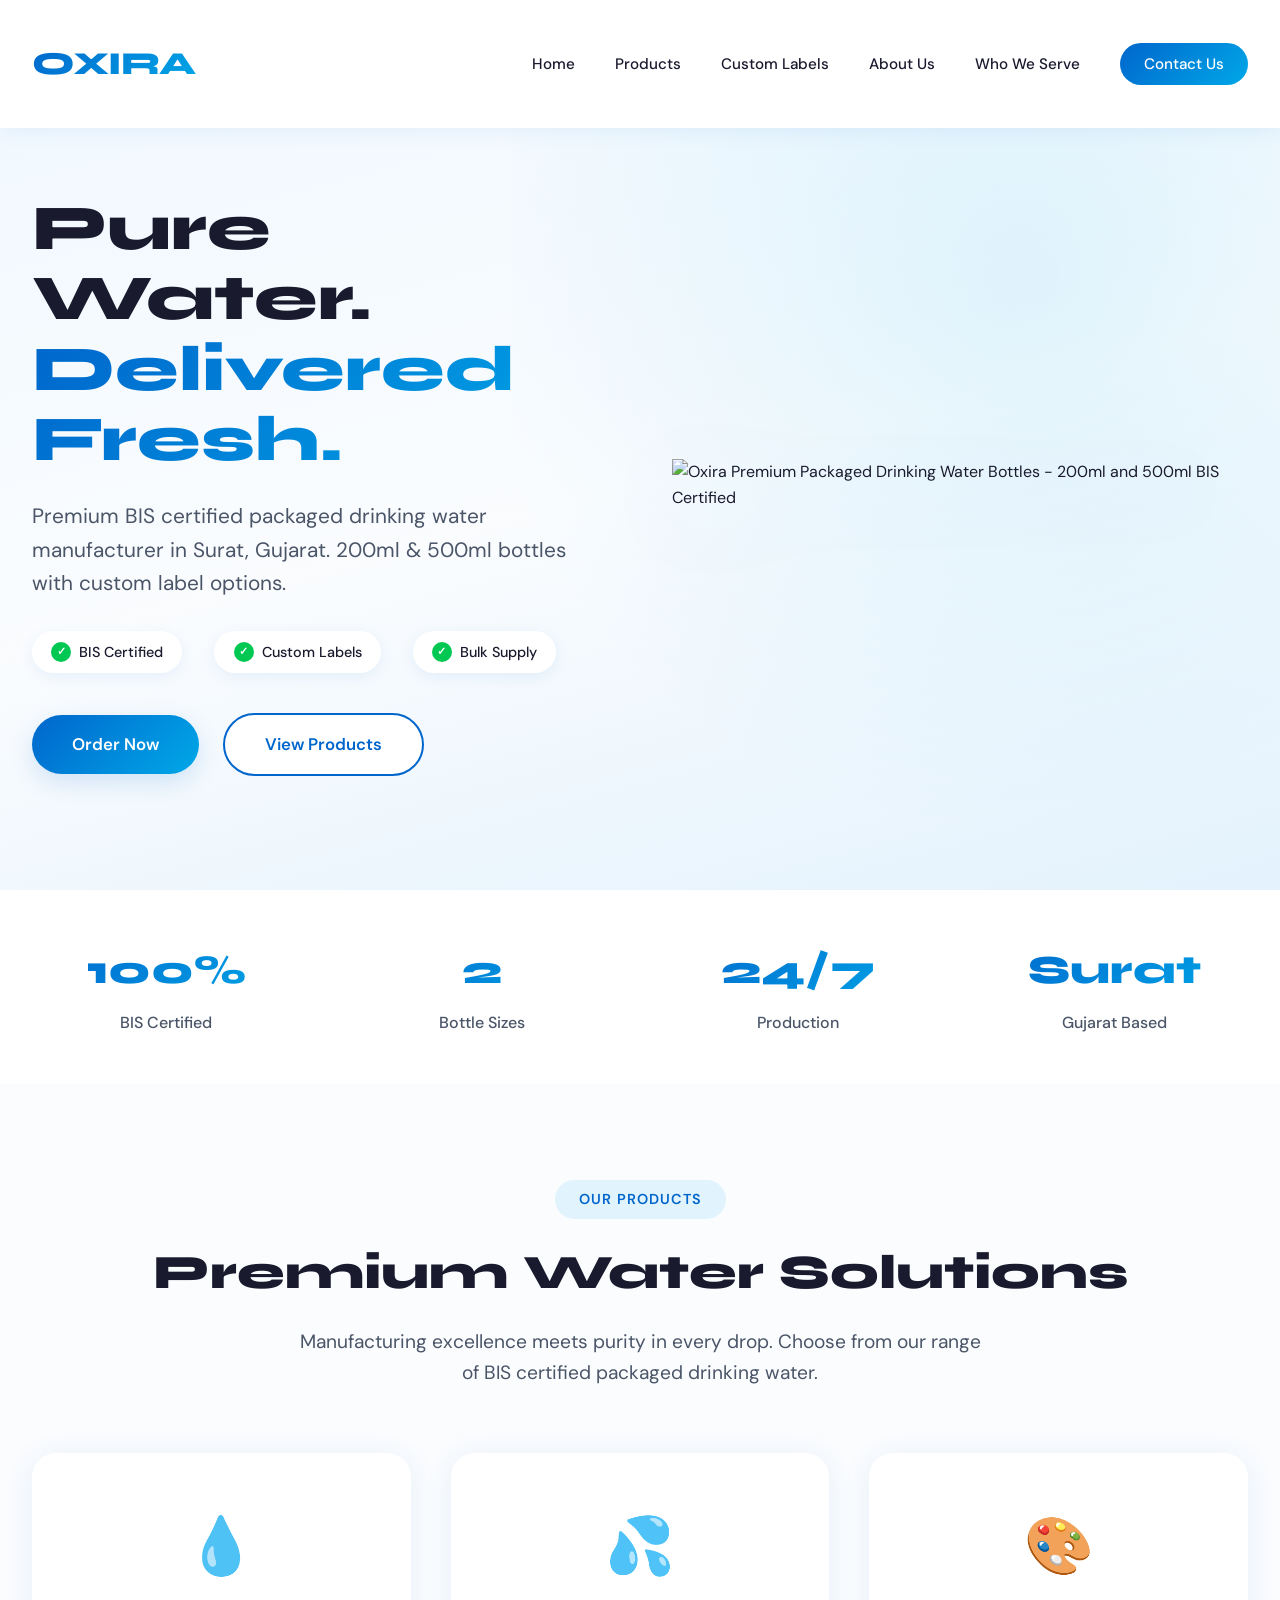
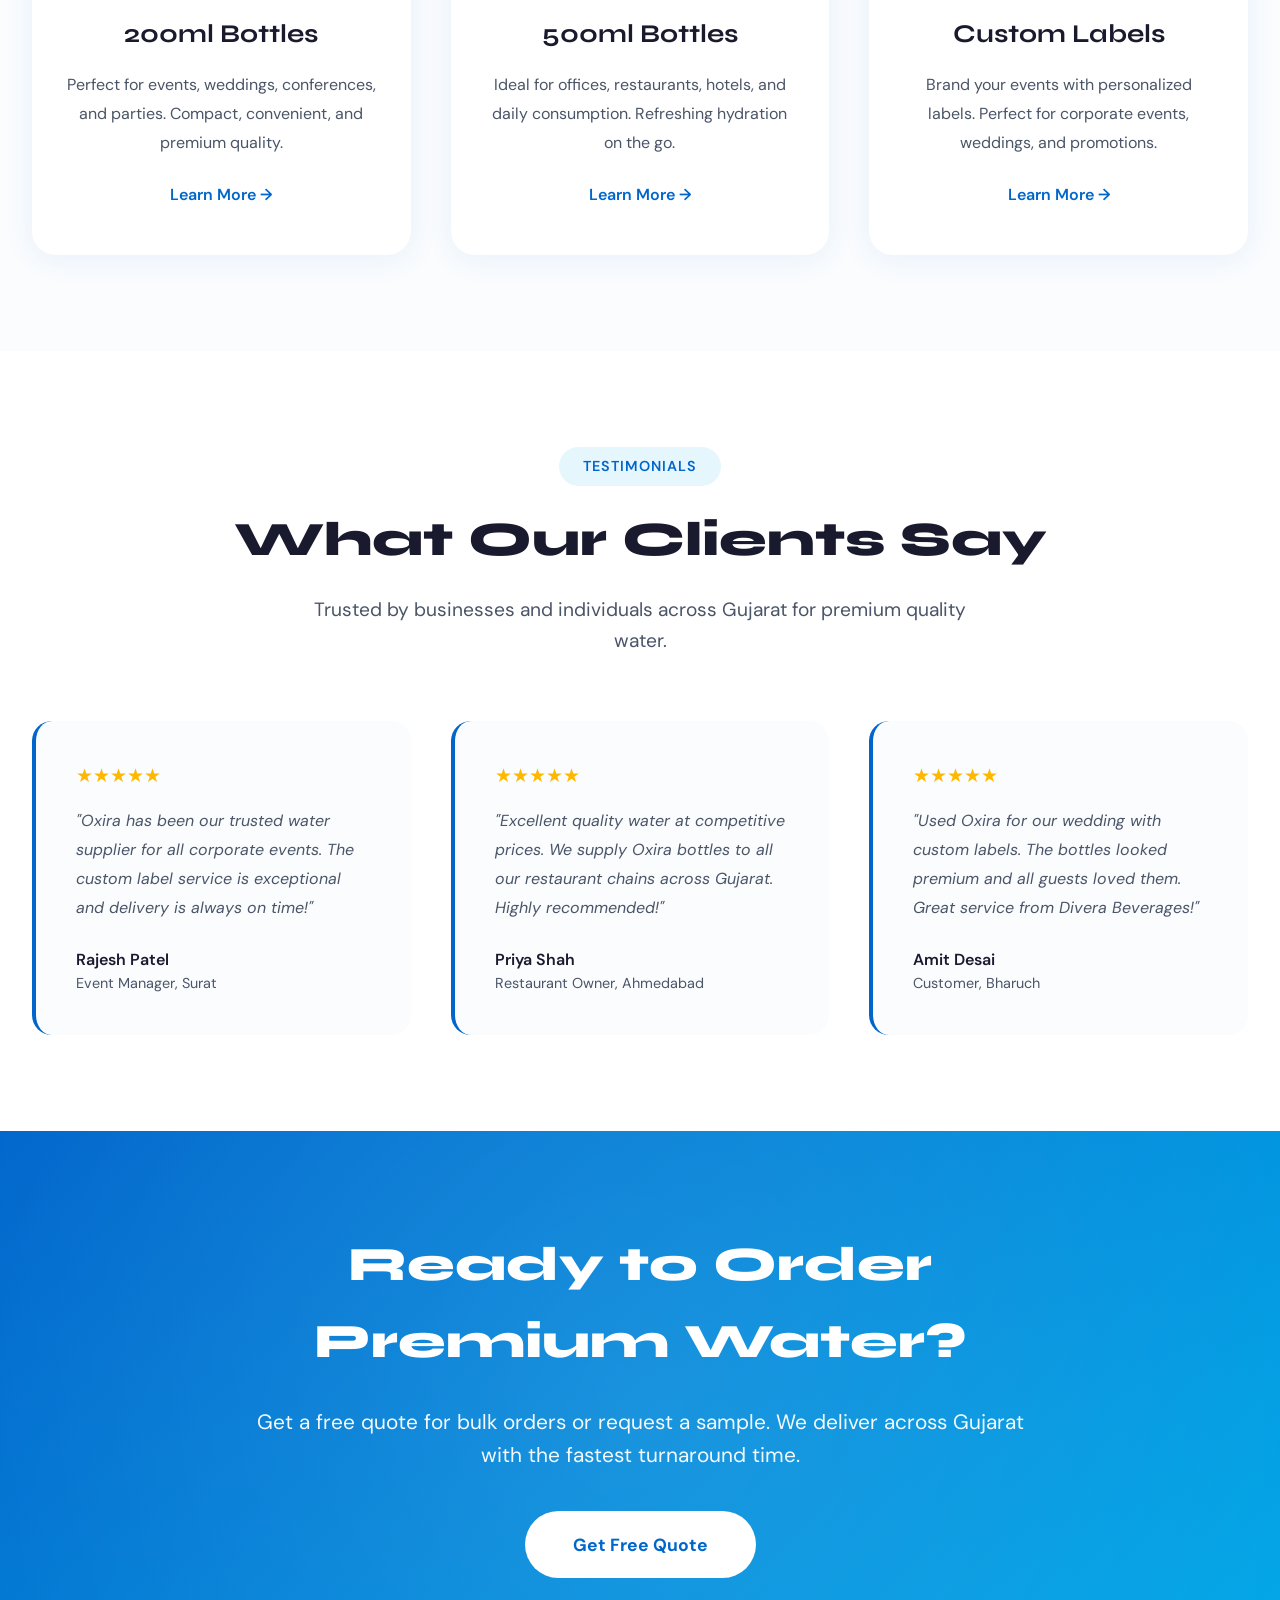
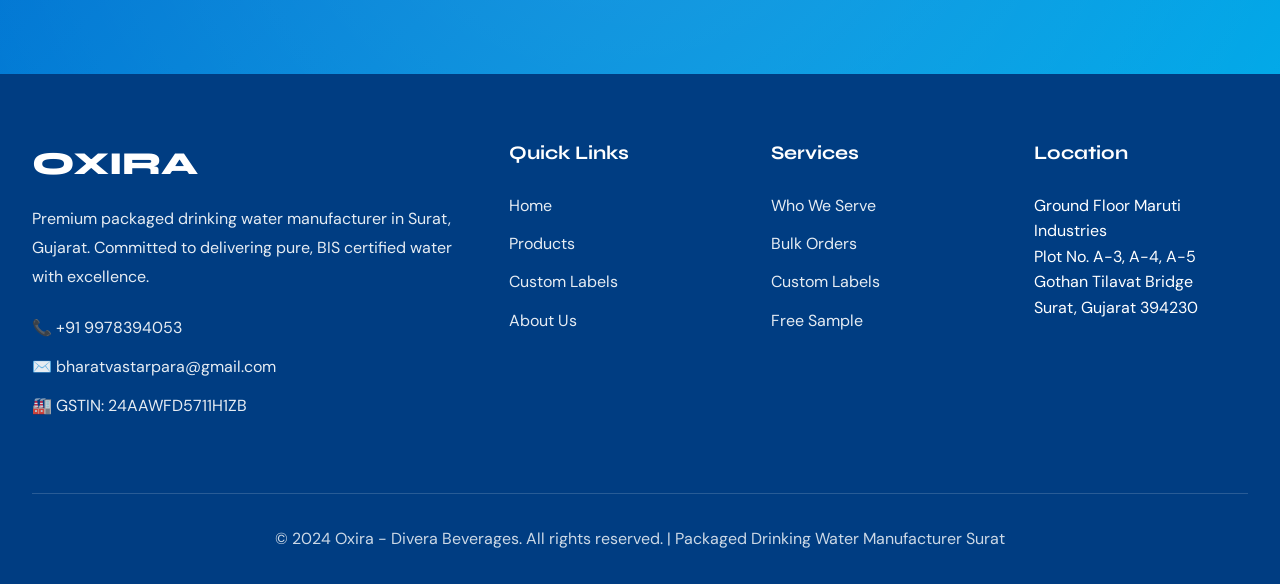
==== index.html @ 22b182d0 "Add files via upload" ====
<!DOCTYPE html>
<html lang="en">
<head>
    <meta charset="UTF-8">
    <meta name="viewport" content="width=device-width, initial-scale=1.0">
    <meta name="description" content="Oxira - Premium packaged drinking water manufacturer in Surat, Gujarat. BIS certified 200ml & 500ml water bottles with custom label options. Bulk wholesale supplier for events, weddings & businesses.">
    <meta name="keywords" content="packaged drinking water Surat, water bottle manufacturer Gujarat, custom label water bottles, 200ml water bottle wholesale, 500ml packaged water, BIS certified water, Oxira water, Divera Beverages, bulk water supplier Surat">
    <meta name="author" content="Divera Beverages - Oxira">
    <meta name="robots" content="index, follow">
    <meta name="language" content="English">
    <meta name="geo.region" content="IN-GJ">
    <meta name="geo.placename" content="Surat">
    
    <!-- Open Graph Tags -->
    <meta property="og:title" content="Oxira - Premium Packaged Drinking Water Manufacturer Surat">
    <meta property="og:description" content="BIS certified 200ml & 500ml packaged drinking water with custom labels. Trusted manufacturer in Surat, Gujarat.">
    <meta property="og:type" content="website">
    <meta property="og:url" content="https://www.oxira.in">
    <meta property="og:image" content="images/oxira-og-image.jpg">
    
    <!-- Twitter Card Tags -->
    <meta name="twitter:card" content="summary_large_image">
    <meta name="twitter:title" content="Oxira - Premium Packaged Drinking Water Manufacturer Surat">
    <meta name="twitter:description" content="BIS certified 200ml & 500ml packaged drinking water with custom labels.">
    <meta name="twitter:image" content="images/oxira-twitter-card.jpg">
    
    <title>Oxira - Premium Packaged Drinking Water Manufacturer in Surat, Gujarat | BIS Certified</title>
    <link rel="canonical" href="https://www.oxira.in">
    <link rel="icon" type="image/x-icon" href="images/favicon.ico">
    
    <!-- Schema.org Structured Data -->
    <script type="application/ld+json">
    {
      "@context": "https://schema.org",
      "@type": "LocalBusiness",
      "name": "Oxira - Divera Beverages",
      "image": "images/oxira-logo.png",
      "@id": "https://www.oxira.in",
      "url": "https://www.oxira.in",
      "telephone": "+919978394053",
      "email": "bharatvastarpara@gmail.com",
      "address": {
        "@type": "PostalAddress",
        "streetAddress": "Ground Floor Maruti Industries Plot No. A-3, A-4, A-5 Gothan Tilavat Bridge",
        "addressLocality": "Surat",
        "addressRegion": "Gujarat",
        "postalCode": "394230",
        "addressCountry": "IN"
      },
      "geo": {
        "@type": "GeoCoordinates",
        "latitude": 21.1702,
        "longitude": 72.8311
      },
      "openingHoursSpecification": {
        "@type": "OpeningHoursSpecification",
        "dayOfWeek": [
          "Monday",
          "Tuesday",
          "Wednesday",
          "Thursday",
          "Friday",
          "Saturday"
        ],
        "opens": "09:00",
        "closes": "18:00"
      },
      "sameAs": [
        "https://www.facebook.com/oxirawater",
        "https://www.instagram.com/oxirawater"
      ]
    }
    </script>
    
    <style>
        @import url('https://fonts.googleapis.com/css2?family=Syne:wght@400;600;700;800&family=DM+Sans:wght@300;400;500;600&display=swap');
        
        :root {
            --primary-blue: #0066CC;
            --deep-ocean: #003D82;
            --aqua-light: #00A8E8;
            --water-gradient: linear-gradient(135deg, #0066CC 0%, #00A8E8 100%);
            --ice-white: #F0F8FF;
            --pearl: #FAFCFE;
            --shadow-soft: rgba(0, 102, 204, 0.08);
            --shadow-medium: rgba(0, 102, 204, 0.15);
            --text-primary: #1A1A2E;
            --text-secondary: #4A5568;
            --accent-cyan: #00D9FF;
            --success-green: #00C853;
        }
        
        * {
            margin: 0;
            padding: 0;
            box-sizing: border-box;
        }
        
        body {
            font-family: 'DM Sans', sans-serif;
            color: var(--text-primary);
            background: var(--pearl);
            overflow-x: hidden;
            line-height: 1.6;
        }
        
        /* Header & Navigation */
        header {
            position: fixed;
            top: 0;
            width: 100%;
            background: rgba(255, 255, 255, 0.98);
            backdrop-filter: blur(12px);
            box-shadow: 0 2px 20px var(--shadow-soft);
            z-index: 1000;
            transition: all 0.3s ease;
        }
        
        nav {
            max-width: 1400px;
            margin: 0 auto;
            padding: 1.2rem 2rem;
            display: flex;
            justify-content: space-between;
            align-items: center;
        }
        
        .logo {
            font-family: 'Syne', sans-serif;
            font-size: 2rem;
            font-weight: 800;
            background: var(--water-gradient);
            -webkit-background-clip: text;
            -webkit-text-fill-color: transparent;
            background-clip: text;
            letter-spacing: -0.5px;
        }
        
        .nav-links {
            display: flex;
            gap: 2.5rem;
            list-style: none;
            align-items: center;
        }
        
        .nav-links a {
            text-decoration: none;
            color: var(--text-primary);
            font-weight: 500;
            font-size: 0.95rem;
            position: relative;
            transition: color 0.3s ease;
        }
        
        .nav-links a::after {
            content: '';
            position: absolute;
            bottom: -5px;
            left: 0;
            width: 0;
            height: 2px;
            background: var(--water-gradient);
            transition: width 0.3s ease;
        }
        
        .nav-links a:hover {
            color: var(--primary-blue);
        }
        
        .nav-links a:hover::after {
            width: 100%;
        }
        
        .cta-nav {
            padding: 0.7rem 1.5rem;
            background: var(--water-gradient);
            color: white !important;
            border-radius: 50px;
            font-weight: 600;
        }
        
        .cta-nav::after {
            display: none;
        }
        
        .cta-nav:hover {
            transform: translateY(-2px);
            box-shadow: 0 8px 20px var(--shadow-medium);
            color: white !important;
        }
        
        /* Mobile Menu Toggle */
        .menu-toggle {
            display: none;
            flex-direction: column;
            cursor: pointer;
            gap: 5px;
        }
        
        .menu-toggle span {
            width: 28px;
            height: 3px;
            background: var(--primary-blue);
            border-radius: 3px;
            transition: all 0.3s ease;
        }
        
        /* Hero Section */
        .hero {
            margin-top: 80px;
            min-height: 90vh;
            display: flex;
            align-items: center;
            position: relative;
            overflow: hidden;
            background: linear-gradient(165deg, var(--ice-white) 0%, var(--pearl) 50%, #E3F2FD 100%);
        }
        
        .hero::before {
            content: '';
            position: absolute;
            top: -50%;
            right: -20%;
            width: 80%;
            height: 150%;
            background: radial-gradient(circle, rgba(0, 168, 232, 0.1) 0%, transparent 70%);
            animation: float 20s infinite ease-in-out;
        }
        
        @keyframes float {
            0%, 100% { transform: translate(0, 0) rotate(0deg); }
            50% { transform: translate(-30px, 30px) rotate(5deg); }
        }
        
        .hero-content {
            max-width: 1400px;
            margin: 0 auto;
            padding: 4rem 2rem;
            display: grid;
            grid-template-columns: 1fr 1fr;
            gap: 4rem;
            align-items: center;
            position: relative;
            z-index: 2;
        }
        
        .hero-text h1 {
            font-family: 'Syne', sans-serif;
            font-size: 4rem;
            font-weight: 800;
            line-height: 1.1;
            margin-bottom: 1.5rem;
            color: var(--text-primary);
        }
        
        .hero-text h1 .highlight {
            background: var(--water-gradient);
            -webkit-background-clip: text;
            -webkit-text-fill-color: transparent;
            background-clip: text;
            display: block;
        }
        
        .hero-subtitle {
            font-size: 1.3rem;
            color: var(--text-secondary);
            margin-bottom: 2rem;
            font-weight: 400;
        }
        
        .hero-features {
            display: flex;
            gap: 2rem;
            margin-bottom: 2.5rem;
            flex-wrap: wrap;
        }
        
        .feature-badge {
            display: flex;
            align-items: center;
            gap: 0.5rem;
            padding: 0.6rem 1.2rem;
            background: white;
            border-radius: 50px;
            box-shadow: 0 4px 15px var(--shadow-soft);
            font-weight: 500;
            font-size: 0.9rem;
        }
        
        .feature-badge::before {
            content: '✓';
            display: flex;
            align-items: center;
            justify-content: center;
            width: 20px;
            height: 20px;
            background: var(--success-green);
            color: white;
            border-radius: 50%;
            font-size: 0.7rem;
            font-weight: bold;
        }
        
        .hero-cta {
            display: flex;
            gap: 1.5rem;
            align-items: center;
        }
        
        .btn-primary {
            padding: 1rem 2.5rem;
            background: var(--water-gradient);
            color: white;
            text-decoration: none;
            border-radius: 50px;
            font-weight: 600;
            font-size: 1.05rem;
            box-shadow: 0 8px 25px var(--shadow-medium);
            transition: all 0.3s ease;
            display: inline-block;
        }
        
        .btn-primary:hover {
            transform: translateY(-3px);
            box-shadow: 0 12px 35px var(--shadow-medium);
        }
        
        .btn-secondary {
            padding: 1rem 2.5rem;
            background: white;
            color: var(--primary-blue);
            text-decoration: none;
            border-radius: 50px;
            font-weight: 600;
            font-size: 1.05rem;
            border: 2px solid var(--primary-blue);
            transition: all 0.3s ease;
            display: inline-block;
        }
        
        .btn-secondary:hover {
            background: var(--primary-blue);
            color: white;
            transform: translateY(-3px);
        }
        
        .hero-image {
            position: relative;
            display: flex;
            justify-content: center;
            align-items: center;
        }
        
        .hero-image img {
            max-width: 100%;
            height: auto;
            filter: drop-shadow(0 20px 50px var(--shadow-medium));
            animation: bottle-float 3s infinite ease-in-out;
        }
        
        @keyframes bottle-float {
            0%, 100% { transform: translateY(0); }
            50% { transform: translateY(-20px); }
        }
        
        /* Quick Stats */
        .quick-stats {
            padding: 3rem 2rem;
            background: white;
            box-shadow: 0 -10px 40px var(--shadow-soft);
        }
        
        .stats-container {
            max-width: 1400px;
            margin: 0 auto;
            display: grid;
            grid-template-columns: repeat(4, 1fr);
            gap: 3rem;
            text-align: center;
        }
        
        .stat-item h3 {
            font-family: 'Syne', sans-serif;
            font-size: 2.5rem;
            font-weight: 800;
            background: var(--water-gradient);
            -webkit-background-clip: text;
            -webkit-text-fill-color: transparent;
            background-clip: text;
            margin-bottom: 0.5rem;
        }
        
        .stat-item p {
            color: var(--text-secondary);
            font-weight: 500;
        }
        
        /* Products Preview */
        .products-preview {
            padding: 6rem 2rem;
            background: var(--pearl);
        }
        
        .section-header {
            text-align: center;
            margin-bottom: 4rem;
        }
        
        .section-label {
            display: inline-block;
            padding: 0.5rem 1.5rem;
            background: rgba(0, 168, 232, 0.1);
            color: var(--primary-blue);
            border-radius: 50px;
            font-weight: 600;
            font-size: 0.9rem;
            margin-bottom: 1rem;
            text-transform: uppercase;
            letter-spacing: 1px;
        }
        
        .section-header h2 {
            font-family: 'Syne', sans-serif;
            font-size: 3rem;
            font-weight: 800;
            color: var(--text-primary);
            margin-bottom: 1rem;
        }
        
        .section-header p {
            font-size: 1.2rem;
            color: var(--text-secondary);
            max-width: 700px;
            margin: 0 auto;
        }
        
        .products-grid {
            max-width: 1400px;
            margin: 0 auto;
            display: grid;
            grid-template-columns: repeat(3, 1fr);
            gap: 2.5rem;
        }
        
        .product-card {
            background: white;
            border-radius: 24px;
            padding: 3rem 2rem;
            box-shadow: 0 4px 30px var(--shadow-soft);
            transition: all 0.4s ease;
            text-align: center;
            position: relative;
            overflow: hidden;
        }
        
        .product-card::before {
            content: '';
            position: absolute;
            top: 0;
            left: 0;
            width: 100%;
            height: 4px;
            background: var(--water-gradient);
            transform: scaleX(0);
            transition: transform 0.4s ease;
        }
        
        .product-card:hover {
            transform: translateY(-10px);
            box-shadow: 0 15px 50px var(--shadow-medium);
        }
        
        .product-card:hover::before {
            transform: scaleX(1);
        }
        
        .product-icon {
            font-size: 3.5rem;
            margin-bottom: 1.5rem;
        }
        
        .product-card h3 {
            font-family: 'Syne', sans-serif;
            font-size: 1.6rem;
            font-weight: 700;
            margin-bottom: 1rem;
            color: var(--text-primary);
        }
        
        .product-card p {
            color: var(--text-secondary);
            margin-bottom: 1.5rem;
            line-height: 1.8;
        }
        
        .product-link {
            color: var(--primary-blue);
            font-weight: 600;
            text-decoration: none;
            display: inline-flex;
            align-items: center;
            gap: 0.5rem;
            transition: gap 0.3s ease;
        }
        
        .product-link:hover {
            gap: 1rem;
        }
        
        /* Testimonials */
        .testimonials {
            padding: 6rem 2rem;
            background: white;
        }
        
        .testimonials-grid {
            max-width: 1400px;
            margin: 0 auto;
            display: grid;
            grid-template-columns: repeat(3, 1fr);
            gap: 2.5rem;
            margin-top: 3rem;
        }
        
        .testimonial-card {
            background: var(--pearl);
            padding: 2.5rem;
            border-radius: 20px;
            border-left: 4px solid var(--primary-blue);
            transition: all 0.3s ease;
        }
        
        .testimonial-card:hover {
            transform: translateX(10px);
            box-shadow: 0 8px 30px var(--shadow-soft);
        }
        
        .stars {
            color: #FFB800;
            font-size: 1.2rem;
            margin-bottom: 1rem;
        }
        
        .testimonial-text {
            font-style: italic;
            color: var(--text-secondary);
            margin-bottom: 1.5rem;
            line-height: 1.8;
        }
        
        .testimonial-author {
            font-weight: 600;
            color: var(--text-primary);
        }
        
        .testimonial-role {
            font-size: 0.9rem;
            color: var(--text-secondary);
        }
        
        /* CTA Section */
        .cta-section {
            padding: 6rem 2rem;
            background: var(--water-gradient);
            color: white;
            text-align: center;
            position: relative;
            overflow: hidden;
        }
        
        .cta-section::before {
            content: '';
            position: absolute;
            top: -50%;
            left: -25%;
            width: 150%;
            height: 200%;
            background: radial-gradient(circle, rgba(255, 255, 255, 0.1) 0%, transparent 70%);
            animation: pulse 15s infinite ease-in-out;
        }
        
        @keyframes pulse {
            0%, 100% { transform: scale(1); }
            50% { transform: scale(1.1); }
        }
        
        .cta-content {
            max-width: 800px;
            margin: 0 auto;
            position: relative;
            z-index: 2;
        }
        
        .cta-content h2 {
            font-family: 'Syne', sans-serif;
            font-size: 3rem;
            font-weight: 800;
            margin-bottom: 1.5rem;
        }
        
        .cta-content p {
            font-size: 1.3rem;
            margin-bottom: 2.5rem;
            opacity: 0.95;
        }
        
        .btn-white {
            padding: 1.2rem 3rem;
            background: white;
            color: var(--primary-blue);
            text-decoration: none;
            border-radius: 50px;
            font-weight: 700;
            font-size: 1.1rem;
            display: inline-block;
            transition: all 0.3s ease;
        }
        
        .btn-white:hover {
            transform: translateY(-3px) scale(1.05);
            box-shadow: 0 15px 40px rgba(0, 0, 0, 0.2);
        }
        
        /* Footer */
        footer {
            background: var(--deep-ocean);
            color: white;
            padding: 4rem 2rem 2rem;
        }
        
        .footer-content {
            max-width: 1400px;
            margin: 0 auto;
            display: grid;
            grid-template-columns: 2fr 1fr 1fr 1fr;
            gap: 3rem;
            margin-bottom: 3rem;
        }
        
        .footer-brand h3 {
            font-family: 'Syne', sans-serif;
            font-size: 2rem;
            font-weight: 800;
            margin-bottom: 1rem;
        }
        
        .footer-brand p {
            opacity: 0.9;
            line-height: 1.8;
            margin-bottom: 1.5rem;
        }
        
        .contact-info {
            display: flex;
            flex-direction: column;
            gap: 0.8rem;
        }
        
        .contact-info a {
            color: white;
            text-decoration: none;
            opacity: 0.9;
            transition: opacity 0.3s ease;
        }
        
        .contact-info a:hover {
            opacity: 1;
        }
        
        .footer-section h4 {
            font-family: 'Syne', sans-serif;
            font-size: 1.2rem;
            font-weight: 700;
            margin-bottom: 1.5rem;
        }
        
        .footer-links {
            list-style: none;
            display: flex;
            flex-direction: column;
            gap: 0.8rem;
        }
        
        .footer-links a {
            color: white;
            text-decoration: none;
            opacity: 0.9;
            transition: all 0.3s ease;
            display: inline-block;
        }
        
        .footer-links a:hover {
            opacity: 1;
            transform: translateX(5px);
        }
        
        .footer-bottom {
            max-width: 1400px;
            margin: 0 auto;
            padding-top: 2rem;
            border-top: 1px solid rgba(255, 255, 255, 0.2);
            text-align: center;
            opacity: 0.8;
        }
        
        /* Mobile Responsive */
        @media (max-width: 768px) {
            .nav-links {
                position: fixed;
                top: 80px;
                left: -100%;
                flex-direction: column;
                background: white;
                width: 100%;
                padding: 2rem;
                box-shadow: 0 10px 30px var(--shadow-soft);
                transition: left 0.3s ease;
                align-items: flex-start;
            }
            
            .nav-links.active {
                left: 0;
            }
            
            .menu-toggle {
                display: flex;
            }
            
            .hero-content {
                grid-template-columns: 1fr;
                text-align: center;
                padding: 3rem 1.5rem;
            }
            
            .hero-text h1 {
                font-size: 2.5rem;
            }
            
            .hero-subtitle {
                font-size: 1.1rem;
            }
            
            .hero-features {
                justify-content: center;
            }
            
            .hero-cta {
                flex-direction: column;
            }
            
            .stats-container {
                grid-template-columns: repeat(2, 1fr);
                gap: 2rem;
            }
            
            .products-grid {
                grid-template-columns: 1fr;
            }
            
            .testimonials-grid {
                grid-template-columns: 1fr;
            }
            
            .footer-content {
                grid-template-columns: 1fr;
                gap: 2rem;
            }
            
            .section-header h2 {
                font-size: 2rem;
            }
            
            .cta-content h2 {
                font-size: 2rem;
            }
        }
        
        @media (max-width: 480px) {
            .logo {
                font-size: 1.5rem;
            }
            
            nav {
                padding: 1rem 1.5rem;
            }
            
            .hero-text h1 {
                font-size: 2rem;
            }
            
            .stats-container {
                grid-template-columns: 1fr;
            }
            
            .stat-item h3 {
                font-size: 2rem;
            }
        }
    </style>
</head>
<body>
    <!-- Header -->
    <header>
        <nav>
            <div class="logo">OXIRA</div>
            <ul class="nav-links" id="navLinks">
                <li><a href="index.html">Home</a></li>
                <li><a href="products.html">Products</a></li>
                <li><a href="custom-labels.html">Custom Labels</a></li>
                <li><a href="about.html">About Us</a></li>
                <li><a href="serve.html">Who We Serve</a></li>
                <li><a href="contact.html" class="cta-nav">Contact Us</a></li>
            </ul>
            <div class="menu-toggle" id="menuToggle">
                <span></span>
                <span></span>
                <span></span>
            </div>
        </nav>
    </header>

    <!-- Hero Section -->
    <section class="hero">
        <div class="hero-content">
            <div class="hero-text">
                <h1>
                    Pure Water.
                    <span class="highlight">Delivered Fresh.</span>
                </h1>
                <p class="hero-subtitle">Premium BIS certified packaged drinking water manufacturer in Surat, Gujarat. 200ml & 500ml bottles with custom label options.</p>
                
                <div class="hero-features">
                    <div class="feature-badge">BIS Certified</div>
                    <div class="feature-badge">Custom Labels</div>
                    <div class="feature-badge">Bulk Supply</div>
                </div>
                
                <div class="hero-cta">
                    <a href="contact.html" class="btn-primary">Order Now</a>
                    <a href="products.html" class="btn-secondary">View Products</a>
                </div>
            </div>
            
            <div class="hero-image">
                <img src="images/oxira-bottle-hero.png" alt="Oxira Premium Packaged Drinking Water Bottles - 200ml and 500ml BIS Certified">
            </div>
        </div>
    </section>

    <!-- Quick Stats -->
    <section class="quick-stats">
        <div class="stats-container">
            <div class="stat-item">
                <h3>100%</h3>
                <p>BIS Certified</p>
            </div>
            <div class="stat-item">
                <h3>2</h3>
                <p>Bottle Sizes</p>
            </div>
            <div class="stat-item">
                <h3>24/7</h3>
                <p>Production</p>
            </div>
            <div class="stat-item">
                <h3>Surat</h3>
                <p>Gujarat Based</p>
            </div>
        </div>
    </section>

    <!-- Products Preview -->
    <section class="products-preview">
        <div class="section-header">
            <span class="section-label">Our Products</span>
            <h2>Premium Water Solutions</h2>
            <p>Manufacturing excellence meets purity in every drop. Choose from our range of BIS certified packaged drinking water.</p>
        </div>
        
        <div class="products-grid">
            <div class="product-card">
                <div class="product-icon">💧</div>
                <h3>200ml Bottles</h3>
                <p>Perfect for events, weddings, conferences, and parties. Compact, convenient, and premium quality.</p>
                <a href="products.html" class="product-link">Learn More →</a>
            </div>
            
            <div class="product-card">
                <div class="product-icon">💦</div>
                <h3>500ml Bottles</h3>
                <p>Ideal for offices, restaurants, hotels, and daily consumption. Refreshing hydration on the go.</p>
                <a href="products.html" class="product-link">Learn More →</a>
            </div>
            
            <div class="product-card">
                <div class="product-icon">🎨</div>
                <h3>Custom Labels</h3>
                <p>Brand your events with personalized labels. Perfect for corporate events, weddings, and promotions.</p>
                <a href="custom-labels.html" class="product-link">Learn More →</a>
            </div>
        </div>
    </section>

    <!-- Testimonials -->
    <section class="testimonials">
        <div class="section-header">
            <span class="section-label">Testimonials</span>
            <h2>What Our Clients Say</h2>
            <p>Trusted by businesses and individuals across Gujarat for premium quality water.</p>
        </div>
        
        <div class="testimonials-grid">
            <div class="testimonial-card">
                <div class="stars">★★★★★</div>
                <p class="testimonial-text">"Oxira has been our trusted water supplier for all corporate events. The custom label service is exceptional and delivery is always on time!"</p>
                <p class="testimonial-author">Rajesh Patel</p>
                <p class="testimonial-role">Event Manager, Surat</p>
            </div>
            
            <div class="testimonial-card">
                <div class="stars">★★★★★</div>
                <p class="testimonial-text">"Excellent quality water at competitive prices. We supply Oxira bottles to all our restaurant chains across Gujarat. Highly recommended!"</p>
                <p class="testimonial-author">Priya Shah</p>
                <p class="testimonial-role">Restaurant Owner, Ahmedabad</p>
            </div>
            
            <div class="testimonial-card">
                <div class="stars">★★★★★</div>
                <p class="testimonial-text">"Used Oxira for our wedding with custom labels. The bottles looked premium and all guests loved them. Great service from Divera Beverages!"</p>
                <p class="testimonial-author">Amit Desai</p>
                <p class="testimonial-role">Customer, Bharuch</p>
            </div>
        </div>
    </section>

    <!-- CTA Section -->
    <section class="cta-section">
        <div class="cta-content">
            <h2>Ready to Order Premium Water?</h2>
            <p>Get a free quote for bulk orders or request a sample. We deliver across Gujarat with the fastest turnaround time.</p>
            <a href="contact.html" class="btn-white">Get Free Quote</a>
        </div>
    </section>

    <!-- Footer -->
    <footer>
        <div class="footer-content">
            <div class="footer-brand">
                <h3>OXIRA</h3>
                <p>Premium packaged drinking water manufacturer in Surat, Gujarat. Committed to delivering pure, BIS certified water with excellence.</p>
                <div class="contact-info">
                    <a href="tel:+919978394053">📞 +91 9978394053</a>
                    <a href="mailto:bharatvastarpara@gmail.com">✉️ bharatvastarpara@gmail.com</a>
                    <p>🏭 GSTIN: 24AAWFD5711H1ZB</p>
                </div>
            </div>
            
            <div class="footer-section">
                <h4>Quick Links</h4>
                <ul class="footer-links">
                    <li><a href="index.html">Home</a></li>
                    <li><a href="products.html">Products</a></li>
                    <li><a href="custom-labels.html">Custom Labels</a></li>
                    <li><a href="about.html">About Us</a></li>
                </ul>
            </div>
            
            <div class="footer-section">
                <h4>Services</h4>
                <ul class="footer-links">
                    <li><a href="serve.html">Who We Serve</a></li>
                    <li><a href="contact.html">Bulk Orders</a></li>
                    <li><a href="contact.html">Custom Labels</a></li>
                    <li><a href="contact.html">Free Sample</a></li>
                </ul>
            </div>
            
            <div class="footer-section">
                <h4>Location</h4>
                <p>Ground Floor Maruti Industries<br>
                Plot No. A-3, A-4, A-5<br>
                Gothan Tilavat Bridge<br>
                Surat, Gujarat 394230</p>
            </div>
        </div>
        
        <div class="footer-bottom">
            <p>&copy; 2024 Oxira - Divera Beverages. All rights reserved. | Packaged Drinking Water Manufacturer Surat</p>
        </div>
    </footer>

    <script>
        // Mobile Menu Toggle
        const menuToggle = document.getElementById('menuToggle');
        const navLinks = document.getElementById('navLinks');
        
        menuToggle.addEventListener('click', () => {
            navLinks.classList.toggle('active');
        });
        
        // Close menu when clicking outside
        document.addEventListener('click', (e) => {
            if (!menuToggle.contains(e.target) && !navLinks.contains(e.target)) {
                navLinks.classList.remove('active');
            }
        });
        
        // Header scroll effect
        let lastScroll = 0;
        const header = document.querySelector('header');
        
        window.addEventListener('scroll', () => {
            const currentScroll = window.pageYOffset;
            
            if (currentScroll > 100) {
                header.style.padding = '0.8rem 0';
            } else {
                header.style.padding = '1.2rem 0';
            }
            
            lastScroll = currentScroll;
        });
    </script>
</body>
</html>
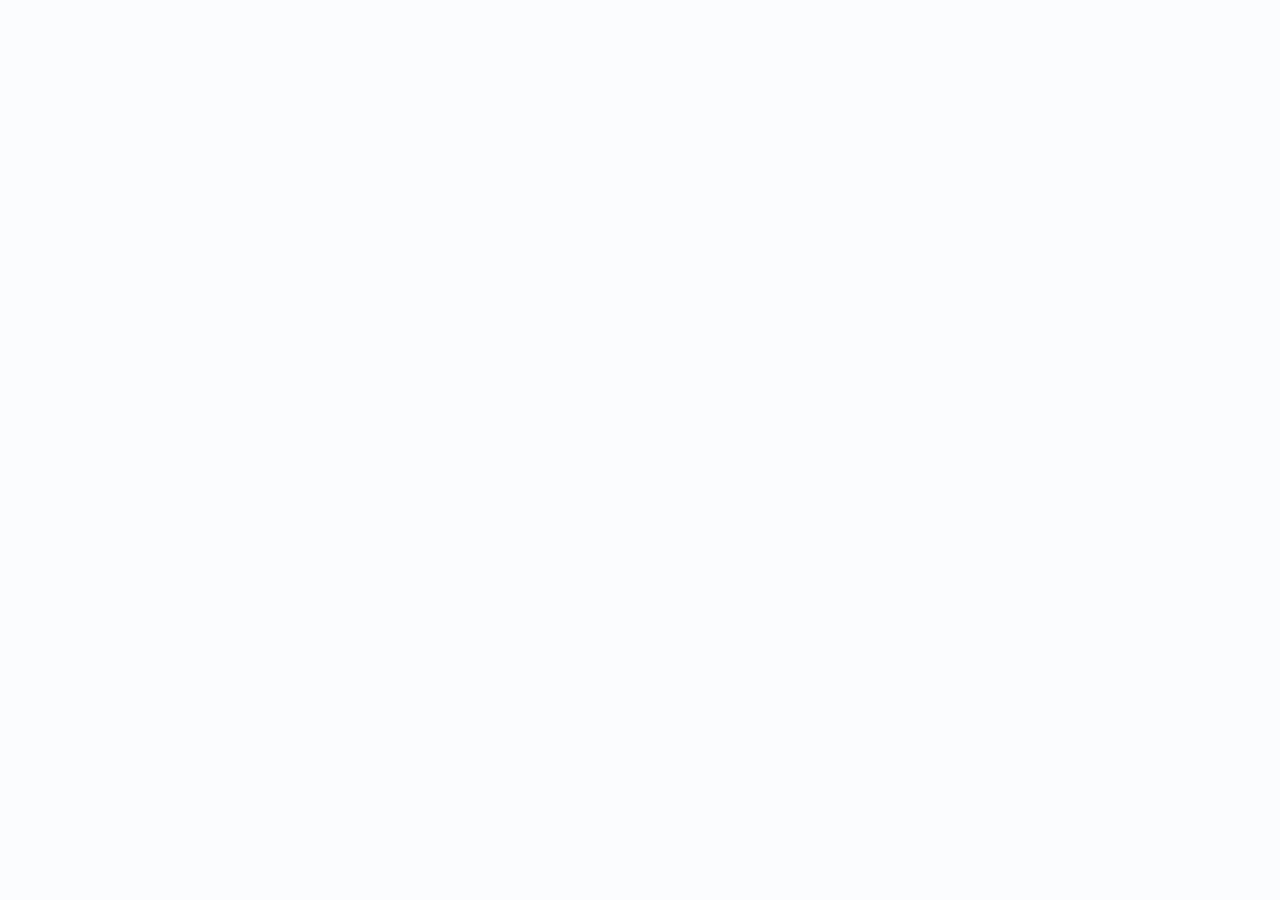
==== commit 6c6d3e32: "Update index.html" ====
--- a/index.html
+++ b/index.html
@@ -11,14 +11,12 @@
     <meta name="geo.region" content="IN-GJ">
     <meta name="geo.placename" content="Surat">
     
-    <!-- Open Graph Tags -->
     <meta property="og:title" content="Oxira - Premium Packaged Drinking Water Manufacturer Surat">
     <meta property="og:description" content="BIS certified 200ml & 500ml packaged drinking water with custom labels. Trusted manufacturer in Surat, Gujarat.">
     <meta property="og:type" content="website">
     <meta property="og:url" content="https://www.oxira.in">
     <meta property="og:image" content="images/oxira-og-image.jpg">
     
-    <!-- Twitter Card Tags -->
     <meta name="twitter:card" content="summary_large_image">
     <meta name="twitter:title" content="Oxira - Premium Packaged Drinking Water Manufacturer Surat">
     <meta name="twitter:description" content="BIS certified 200ml & 500ml packaged drinking water with custom labels.">
@@ -28,7 +26,6 @@
     <link rel="canonical" href="https://www.oxira.in">
     <link rel="icon" type="image/x-icon" href="images/favicon.ico">
     
-    <!-- Schema.org Structured Data -->
     <script type="application/ld+json">
     {
       "@context": "https://schema.org",
@@ -73,7 +70,7 @@
     </script>
     
     <style>
-        @import url('https://fonts.googleapis.com/css2?family=Syne:wght@400;600;700;800&family=DM+Sans:wght@300;400;500;600&display=swap');
+        @import url('https://fonts.googleapis.com/css2?family=Montserrat:ital,wght@0,600;0,700;0,800;1,900&family=Open+Sans:wght@400;500;600;700&display=swap');
         
         :root {
             --primary-blue: #0066CC;
@@ -97,7 +94,7 @@
         }
         
         body {
-            font-family: 'DM Sans', sans-serif;
+            font-family: 'Open Sans', sans-serif;
             color: var(--text-primary);
             background: var(--pearl);
             overflow-x: hidden;
@@ -126,9 +123,10 @@
         }
         
         .logo {
-            font-family: 'Syne', sans-serif;
+            font-family: 'Montserrat', sans-serif;
+            font-style: italic;
             font-size: 2rem;
-            font-weight: 800;
+            font-weight: 900;
             background: var(--water-gradient);
             -webkit-background-clip: text;
             -webkit-text-fill-color: transparent;
@@ -146,7 +144,7 @@
         .nav-links a {
             text-decoration: none;
             color: var(--text-primary);
-            font-weight: 500;
+            font-weight: 600;
             font-size: 0.95rem;
             position: relative;
             transition: color 0.3s ease;
@@ -176,7 +174,7 @@
             background: var(--water-gradient);
             color: white !important;
             border-radius: 50px;
-            font-weight: 600;
+            font-weight: 700;
         }
         
         .cta-nav::after {
@@ -245,7 +243,7 @@
         }
         
         .hero-text h1 {
-            font-family: 'Syne', sans-serif;
+            font-family: 'Montserrat', sans-serif;
             font-size: 4rem;
             font-weight: 800;
             line-height: 1.1;
@@ -283,7 +281,7 @@
             background: white;
             border-radius: 50px;
             box-shadow: 0 4px 15px var(--shadow-soft);
-            font-weight: 500;
+            font-weight: 600;
             font-size: 0.9rem;
         }
         
@@ -313,7 +311,7 @@
             color: white;
             text-decoration: none;
             border-radius: 50px;
-            font-weight: 600;
+            font-weight: 700;
             font-size: 1.05rem;
             box-shadow: 0 8px 25px var(--shadow-medium);
             transition: all 0.3s ease;
@@ -331,7 +329,7 @@
             color: var(--primary-blue);
             text-decoration: none;
             border-radius: 50px;
-            font-weight: 600;
+            font-weight: 700;
             font-size: 1.05rem;
             border: 2px solid var(--primary-blue);
             transition: all 0.3s ease;
@@ -380,7 +378,7 @@
         }
         
         .stat-item h3 {
-            font-family: 'Syne', sans-serif;
+            font-family: 'Montserrat', sans-serif;
             font-size: 2.5rem;
             font-weight: 800;
             background: var(--water-gradient);
@@ -392,7 +390,7 @@
         
         .stat-item p {
             color: var(--text-secondary);
-            font-weight: 500;
+            font-weight: 600;
         }
         
         /* Products Preview */
@@ -412,7 +410,7 @@
             background: rgba(0, 168, 232, 0.1);
             color: var(--primary-blue);
             border-radius: 50px;
-            font-weight: 600;
+            font-weight: 700;
             font-size: 0.9rem;
             margin-bottom: 1rem;
             text-transform: uppercase;
@@ -420,7 +418,7 @@
         }
         
         .section-header h2 {
-            font-family: 'Syne', sans-serif;
+            font-family: 'Montserrat', sans-serif;
             font-size: 3rem;
             font-weight: 800;
             color: var(--text-primary);
@@ -480,7 +478,7 @@
         }
         
         .product-card h3 {
-            font-family: 'Syne', sans-serif;
+            font-family: 'Montserrat', sans-serif;
             font-size: 1.6rem;
             font-weight: 700;
             margin-bottom: 1rem;
@@ -495,7 +493,7 @@
         
         .product-link {
             color: var(--primary-blue);
-            font-weight: 600;
+            font-weight: 700;
             text-decoration: none;
             display: inline-flex;
             align-items: center;
@@ -549,7 +547,7 @@
         }
         
         .testimonial-author {
-            font-weight: 600;
+            font-weight: 700;
             color: var(--text-primary);
         }
         
@@ -592,7 +590,7 @@
         }
         
         .cta-content h2 {
-            font-family: 'Syne', sans-serif;
+            font-family: 'Montserrat', sans-serif;
             font-size: 3rem;
             font-weight: 800;
             margin-bottom: 1.5rem;
@@ -622,404 +620,83 @@
         }
         
         /* Footer */
-        footer {
-            background: var(--deep-ocean);
-            color: white;
-            padding: 4rem 2rem 2rem;
-        }
-        
-        .footer-content {
-            max-width: 1400px;
-            margin: 0 auto;
-            display: grid;
-            grid-template-columns: 2fr 1fr 1fr 1fr;
-            gap: 3rem;
-            margin-bottom: 3rem;
-        }
-        
-        .footer-brand h3 {
-            font-family: 'Syne', sans-serif;
-            font-size: 2rem;
-            font-weight: 800;
-            margin-bottom: 1rem;
-        }
-        
-        .footer-brand p {
-            opacity: 0.9;
-            line-height: 1.8;
-            margin-bottom: 1.5rem;
-        }
-        
-        .contact-info {
-            display: flex;
-            flex-direction: column;
-            gap: 0.8rem;
-        }
-        
-        .contact-info a {
-            color: white;
-            text-decoration: none;
-            opacity: 0.9;
-            transition: opacity 0.3s ease;
-        }
-        
-        .contact-info a:hover {
-            opacity: 1;
-        }
-        
-        .footer-section h4 {
-            font-family: 'Syne', sans-serif;
-            font-size: 1.2rem;
-            font-weight: 700;
-            margin-bottom: 1.5rem;
-        }
-        
-        .footer-links {
-            list-style: none;
-            display: flex;
-            flex-direction: column;
-            gap: 0.8rem;
-        }
-        
-        .footer-links a {
-            color: white;
-            text-decoration: none;
-            opacity: 0.9;
-            transition: all 0.3s ease;
-            display: inline-block;
-        }
-        
-        .footer-links a:hover {
-            opacity: 1;
-            transform: translateX(5px);
-        }
-        
-        .footer-bottom {
-            max-width: 1400px;
-            margin: 0 auto;
-            padding-top: 2rem;
-            border-top: 1px solid rgba(255, 255, 255, 0.2);
-            text-align: center;
-            opacity: 0.8;
-        }
-        
-        /* Mobile Responsive */
-        @media (max-width: 768px) {
-            .nav-links {
-                position: fixed;
-                top: 80px;
-                left: -100%;
-                flex-direction: column;
-                background: white;
-                width: 100%;
-                padding: 2rem;
-                box-shadow: 0 10px 30px var(--shadow-soft);
-                transition: left 0.3s ease;
-                align-items: flex-start;
-            }
-            
-            .nav-links.active {
-                left: 0;
-            }
-            
-            .menu-toggle {
-                display: flex;
-            }
-            
-            .hero-content {
-                grid-template-columns: 1fr;
-                text-align: center;
-                padding: 3rem 1.5rem;
-            }
-            
-            .hero-text h1 {
-                font-size: 2.5rem;
-            }
-            
-            .hero-subtitle {
-                font-size: 1.1rem;
-            }
-            
-            .hero-features {
-                justify-content: center;
-            }
-            
-            .hero-cta {
-                flex-direction: column;
-            }
-            
-            .stats-container {
-                grid-template-columns: repeat(2, 1fr);
-                gap: 2rem;
-            }
-            
-            .products-grid {
-                grid-template-columns: 1fr;
-            }
-            
-            .testimonials-grid {
-                grid-template-columns: 1fr;
-            }
-            
-            .footer-content {
-                grid-template-columns: 1fr;
-                gap: 2rem;
-            }
-            
-            .section-header h2 {
-                font-size: 2rem;
-            }
-            
-            .cta-content h2 {
-                font-size: 2rem;
-            }
-        }
-        
-        @media (max-width: 480px) {
-            .logo {
-                font-size: 1.5rem;
-            }
-            
-            nav {
-                padding: 1rem 1.5rem;
-            }
-            
-            .hero-text h1 {
-                font-size: 2rem;
-            }
-            
-            .stats-container {
-                grid-template-columns: 1fr;
-            }
-            
-            .stat-item h3 {
-                font-size: 2rem;
-            }
-        }
-    </style>
-</head>
-<body>
-    <!-- Header -->
-    <header>
-        <nav>
-            <div class="logo">OXIRA</div>
-            <ul class="nav-links" id="navLinks">
-                <li><a href="index.html">Home</a></li>
-                <li><a href="products.html">Products</a></li>
-                <li><a href="custom-labels.html">Custom Labels</a></li>
-                <li><a href="about.html">About Us</a></li>
-                <li><a href="serve.html">Who We Serve</a></li>
-                <li><a href="contact.html" class="cta-nav">Contact Us</a></li>
-            </ul>
-            <div class="menu-toggle" id="menuToggle">
-                <span></span>
-                <span></span>
-                <span></span>
-            </div>
-        </nav>
-    </header>
-
-    <!-- Hero Section -->
-    <section class="hero">
-        <div class="hero-content">
-            <div class="hero-text">
-                <h1>
-                    Pure Water.
-                    <span class="highlight">Delivered Fresh.</span>
-                </h1>
-                <p class="hero-subtitle">Premium BIS certified packaged drinking water manufacturer in Surat, Gujarat. 200ml & 500ml bottles with custom label options.</p>
-                
-                <div class="hero-features">
-                    <div class="feature-badge">BIS Certified</div>
-                    <div class="feature-badge">Custom Labels</div>
-                    <div class="feature-badge">Bulk Supply</div>
+        <footer>
+            <div class="footer-content">
+                <div class="footer-brand">
+                    <h3>OXIRA</h3>
+                    <p>Premium packaged drinking water manufacturer in Surat, Gujarat. Committed to delivering pure, BIS certified water with excellence.</p>
+                    <div class="contact-info">
+                        <a href="tel:+919978394053">📞 +91 9978394053</a>
+                        <a href="mailto:bharatvastarpara@gmail.com">✉️ bharatvastarpara@gmail.com</a>
+                        <p>🏭 GSTIN: 24AAWFD5711H1ZB</p>
+                    </div>
                 </div>
                 
-                <div class="hero-cta">
-                    <a href="contact.html" class="btn-primary">Order Now</a>
-                    <a href="products.html" class="btn-secondary">View Products</a>
+                <div class="footer-section">
+                    <h4>Quick Links</h4>
+                    <ul class="footer-links">
+                        <li><a href="index.html">Home</a></li>
+                        <li><a href="products.html">Products</a></li>
+                        <li><a href="custom-labels.html">Custom Labels</a></li>
+                        <li><a href="about.html">About Us</a></li>
+                    </ul>
+                </div>
+                
+                <div class="footer-section">
+                    <h4>Services</h4>
+                    <ul class="footer-links">
+                        <li><a href="serve.html">Who We Serve</a></li>
+                        <li><a href="contact.html">Bulk Orders</a></li>
+                        <li><a href="contact.html">Custom Labels</a></li>
+                        <li><a href="contact.html">Free Sample</a></li>
+                    </ul>
+                </div>
+                
+                <div class="footer-section">
+                    <h4>Location</h4>
+                    <p>Ground Floor Maruti Industries<br>
+                    Plot No. A-3, A-4, A-5<br>
+                    Gothan Tilavat Bridge<br>
+                    Surat, Gujarat 394230</p>
                 </div>
             </div>
             
-            <div class="hero-image">
-                <img src="images/oxira-bottle-hero.png" alt="Oxira Premium Packaged Drinking Water Bottles - 200ml and 500ml BIS Certified">
+            <div class="footer-bottom">
+                <p>&copy; 2024 Oxira - Divera Beverages. All rights reserved. | Packaged Drinking Water Manufacturer Surat</p>
             </div>
-        </div>
-    </section>
+        </footer>
 
-    <!-- Quick Stats -->
-    <section class="quick-stats">
-        <div class="stats-container">
-            <div class="stat-item">
-                <h3>100%</h3>
-                <p>BIS Certified</p>
-            </div>
-            <div class="stat-item">
-                <h3>2</h3>
-                <p>Bottle Sizes</p>
-            </div>
-            <div class="stat-item">
-                <h3>24/7</h3>
-                <p>Production</p>
-            </div>
-            <div class="stat-item">
-                <h3>Surat</h3>
-                <p>Gujarat Based</p>
-            </div>
-        </div>
-    </section>
-
-    <!-- Products Preview -->
-    <section class="products-preview">
-        <div class="section-header">
-            <span class="section-label">Our Products</span>
-            <h2>Premium Water Solutions</h2>
-            <p>Manufacturing excellence meets purity in every drop. Choose from our range of BIS certified packaged drinking water.</p>
-        </div>
-        
-        <div class="products-grid">
-            <div class="product-card">
-                <div class="product-icon">💧</div>
-                <h3>200ml Bottles</h3>
-                <p>Perfect for events, weddings, conferences, and parties. Compact, convenient, and premium quality.</p>
-                <a href="products.html" class="product-link">Learn More →</a>
-            </div>
+        <script>
+            // Mobile Menu Toggle
+            const menuToggle = document.getElementById('menuToggle');
+            const navLinks = document.getElementById('navLinks');
             
-            <div class="product-card">
-                <div class="product-icon">💦</div>
-                <h3>500ml Bottles</h3>
-                <p>Ideal for offices, restaurants, hotels, and daily consumption. Refreshing hydration on the go.</p>
-                <a href="products.html" class="product-link">Learn More →</a>
-            </div>
+            menuToggle.addEventListener('click', () => {
+                navLinks.classList.toggle('active');
+            });
             
-            <div class="product-card">
-                <div class="product-icon">🎨</div>
-                <h3>Custom Labels</h3>
-                <p>Brand your events with personalized labels. Perfect for corporate events, weddings, and promotions.</p>
-                <a href="custom-labels.html" class="product-link">Learn More →</a>
-            </div>
-        </div>
-    </section>
-
-    <!-- Testimonials -->
-    <section class="testimonials">
-        <div class="section-header">
-            <span class="section-label">Testimonials</span>
-            <h2>What Our Clients Say</h2>
-            <p>Trusted by businesses and individuals across Gujarat for premium quality water.</p>
-        </div>
-        
-        <div class="testimonials-grid">
-            <div class="testimonial-card">
-                <div class="stars">★★★★★</div>
-                <p class="testimonial-text">"Oxira has been our trusted water supplier for all corporate events. The custom label service is exceptional and delivery is always on time!"</p>
-                <p class="testimonial-author">Rajesh Patel</p>
-                <p class="testimonial-role">Event Manager, Surat</p>
-            </div>
+            // Close menu when clicking outside
+            document.addEventListener('click', (e) => {
+                if (!menuToggle.contains(e.target) && !navLinks.contains(e.target)) {
+                    navLinks.classList.remove('active');
+                }
+            });
             
-            <div class="testimonial-card">
-                <div class="stars">★★★★★</div>
-                <p class="testimonial-text">"Excellent quality water at competitive prices. We supply Oxira bottles to all our restaurant chains across Gujarat. Highly recommended!"</p>
-                <p class="testimonial-author">Priya Shah</p>
-                <p class="testimonial-role">Restaurant Owner, Ahmedabad</p>
-            </div>
+            // Header scroll effect
+            let lastScroll = 0;
+            const header = document.querySelector('header');
             
-            <div class="testimonial-card">
-                <div class="stars">★★★★★</div>
-                <p class="testimonial-text">"Used Oxira for our wedding with custom labels. The bottles looked premium and all guests loved them. Great service from Divera Beverages!"</p>
-                <p class="testimonial-author">Amit Desai</p>
-                <p class="testimonial-role">Customer, Bharuch</p>
-            </div>
-        </div>
-    </section>
-
-    <!-- CTA Section -->
-    <section class="cta-section">
-        <div class="cta-content">
-            <h2>Ready to Order Premium Water?</h2>
-            <p>Get a free quote for bulk orders or request a sample. We deliver across Gujarat with the fastest turnaround time.</p>
-            <a href="contact.html" class="btn-white">Get Free Quote</a>
-        </div>
-    </section>
-
-    <!-- Footer -->
-    <footer>
-        <div class="footer-content">
-            <div class="footer-brand">
-                <h3>OXIRA</h3>
-                <p>Premium packaged drinking water manufacturer in Surat, Gujarat. Committed to delivering pure, BIS certified water with excellence.</p>
-                <div class="contact-info">
-                    <a href="tel:+919978394053">📞 +91 9978394053</a>
-                    <a href="mailto:bharatvastarpara@gmail.com">✉️ bharatvastarpara@gmail.com</a>
-                    <p>🏭 GSTIN: 24AAWFD5711H1ZB</p>
-                </div>
-            </div>
-            
-            <div class="footer-section">
-                <h4>Quick Links</h4>
-                <ul class="footer-links">
-                    <li><a href="index.html">Home</a></li>
-                    <li><a href="products.html">Products</a></li>
-                    <li><a href="custom-labels.html">Custom Labels</a></li>
-                    <li><a href="about.html">About Us</a></li>
-                </ul>
-            </div>
-            
-            <div class="footer-section">
-                <h4>Services</h4>
-                <ul class="footer-links">
-                    <li><a href="serve.html">Who We Serve</a></li>
-                    <li><a href="contact.html">Bulk Orders</a></li>
-                    <li><a href="contact.html">Custom Labels</a></li>
-                    <li><a href="contact.html">Free Sample</a></li>
-                </ul>
-            </div>
-            
-            <div class="footer-section">
-                <h4>Location</h4>
-                <p>Ground Floor Maruti Industries<br>
-                Plot No. A-3, A-4, A-5<br>
-                Gothan Tilavat Bridge<br>
-                Surat, Gujarat 394230</p>
-            </div>
-        </div>
-        
-        <div class="footer-bottom">
-            <p>&copy; 2024 Oxira - Divera Beverages. All rights reserved. | Packaged Drinking Water Manufacturer Surat</p>
-        </div>
-    </footer>
-
-    <script>
-        // Mobile Menu Toggle
-        const menuToggle = document.getElementById('menuToggle');
-        const navLinks = document.getElementById('navLinks');
-        
-        menuToggle.addEventListener('click', () => {
-            navLinks.classList.toggle('active');
-        });
-        
-        // Close menu when clicking outside
-        document.addEventListener('click', (e) => {
-            if (!menuToggle.contains(e.target) && !navLinks.contains(e.target)) {
-                navLinks.classList.remove('active');
-            }
-        });
-        
-        // Header scroll effect
-        let lastScroll = 0;
-        const header = document.querySelector('header');
-        
-        window.addEventListener('scroll', () => {
-            const currentScroll = window.pageYOffset;
-            
-            if (currentScroll > 100) {
-                header.style.padding = '0.8rem 0';
-            } else {
-                header.style.padding = '1.2rem 0';
-            }
-            
-            lastScroll = currentScroll;
-        });
-    </script>
-</body>
-</html>
+            window.addEventListener('scroll', () => {
+                const currentScroll = window.pageYOffset;
+                
+                if (currentScroll > 100) {
+                    header.style.padding = '0.8rem 0';
+                } else {
+                    header.style.padding = '1.2rem 0';
+                }
+                
+                lastScroll = currentScroll;
+            });
+        </script>
+    </body>
+    </html>
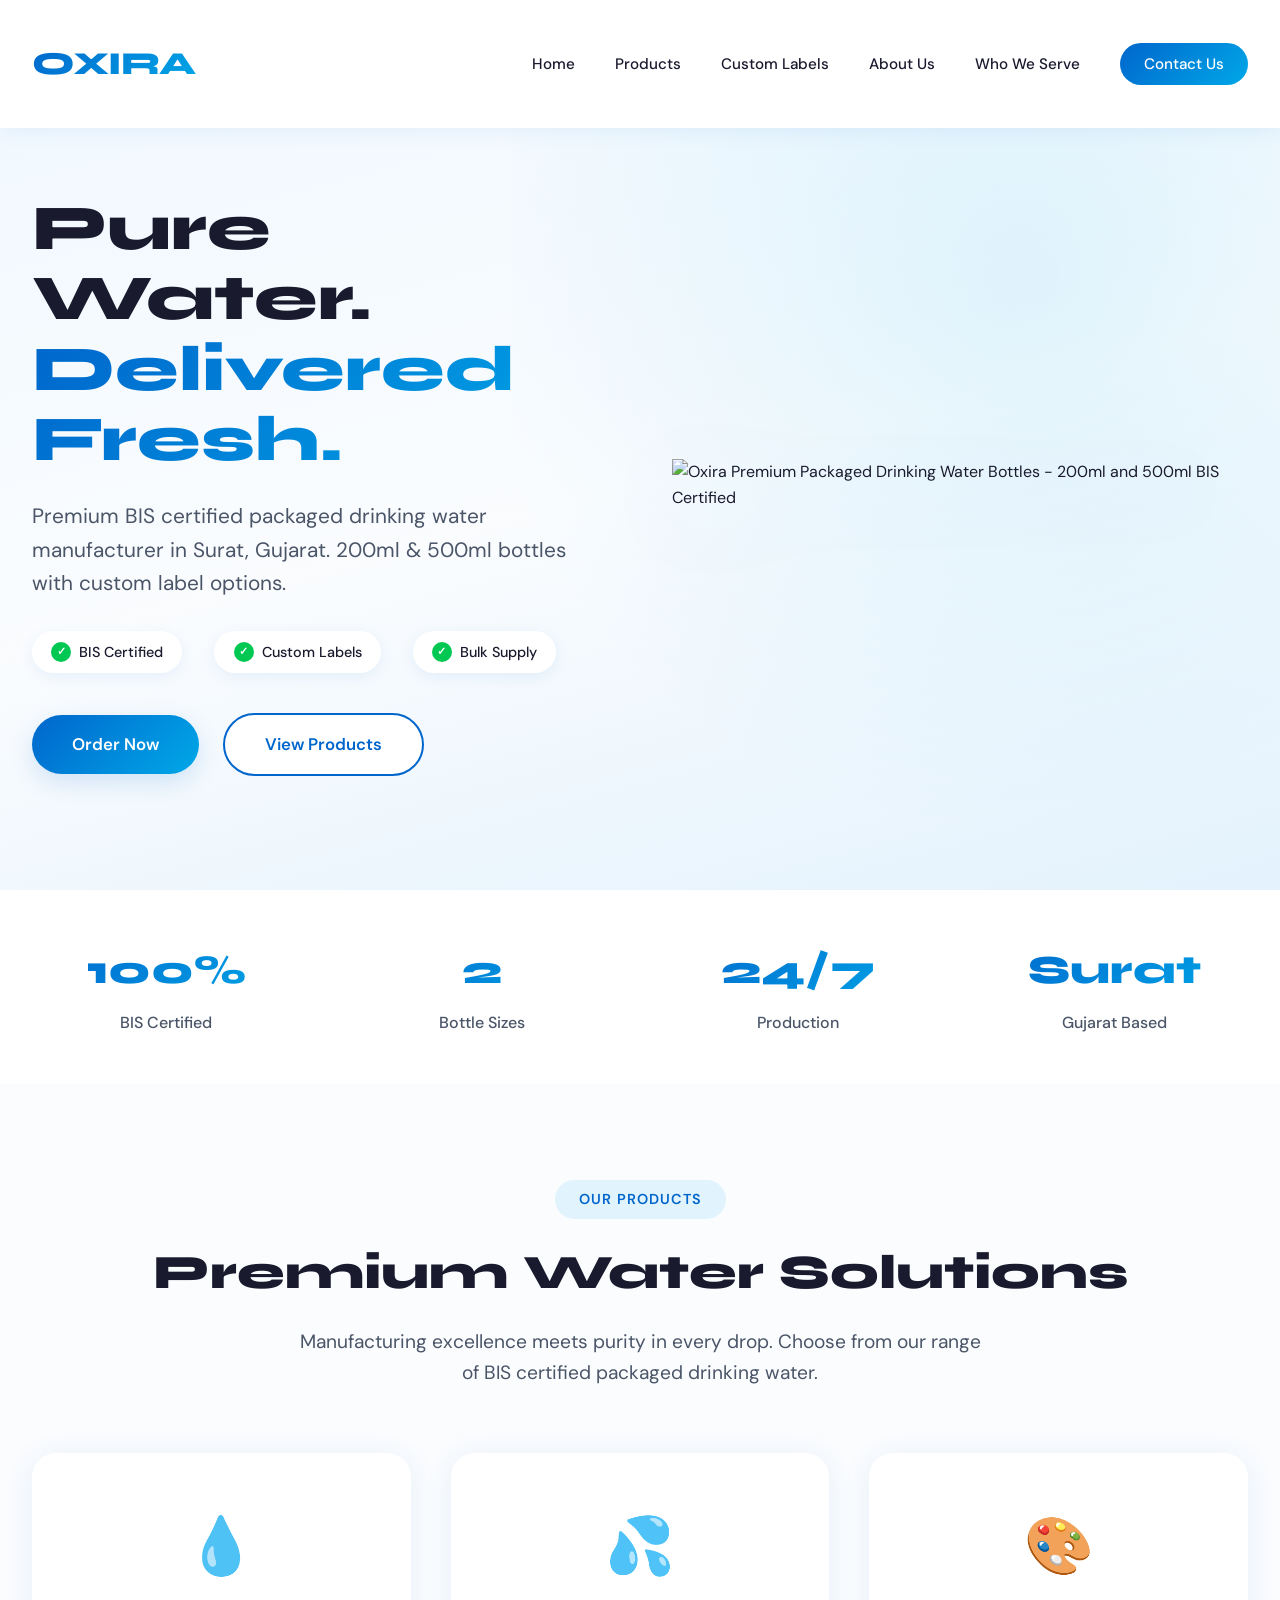
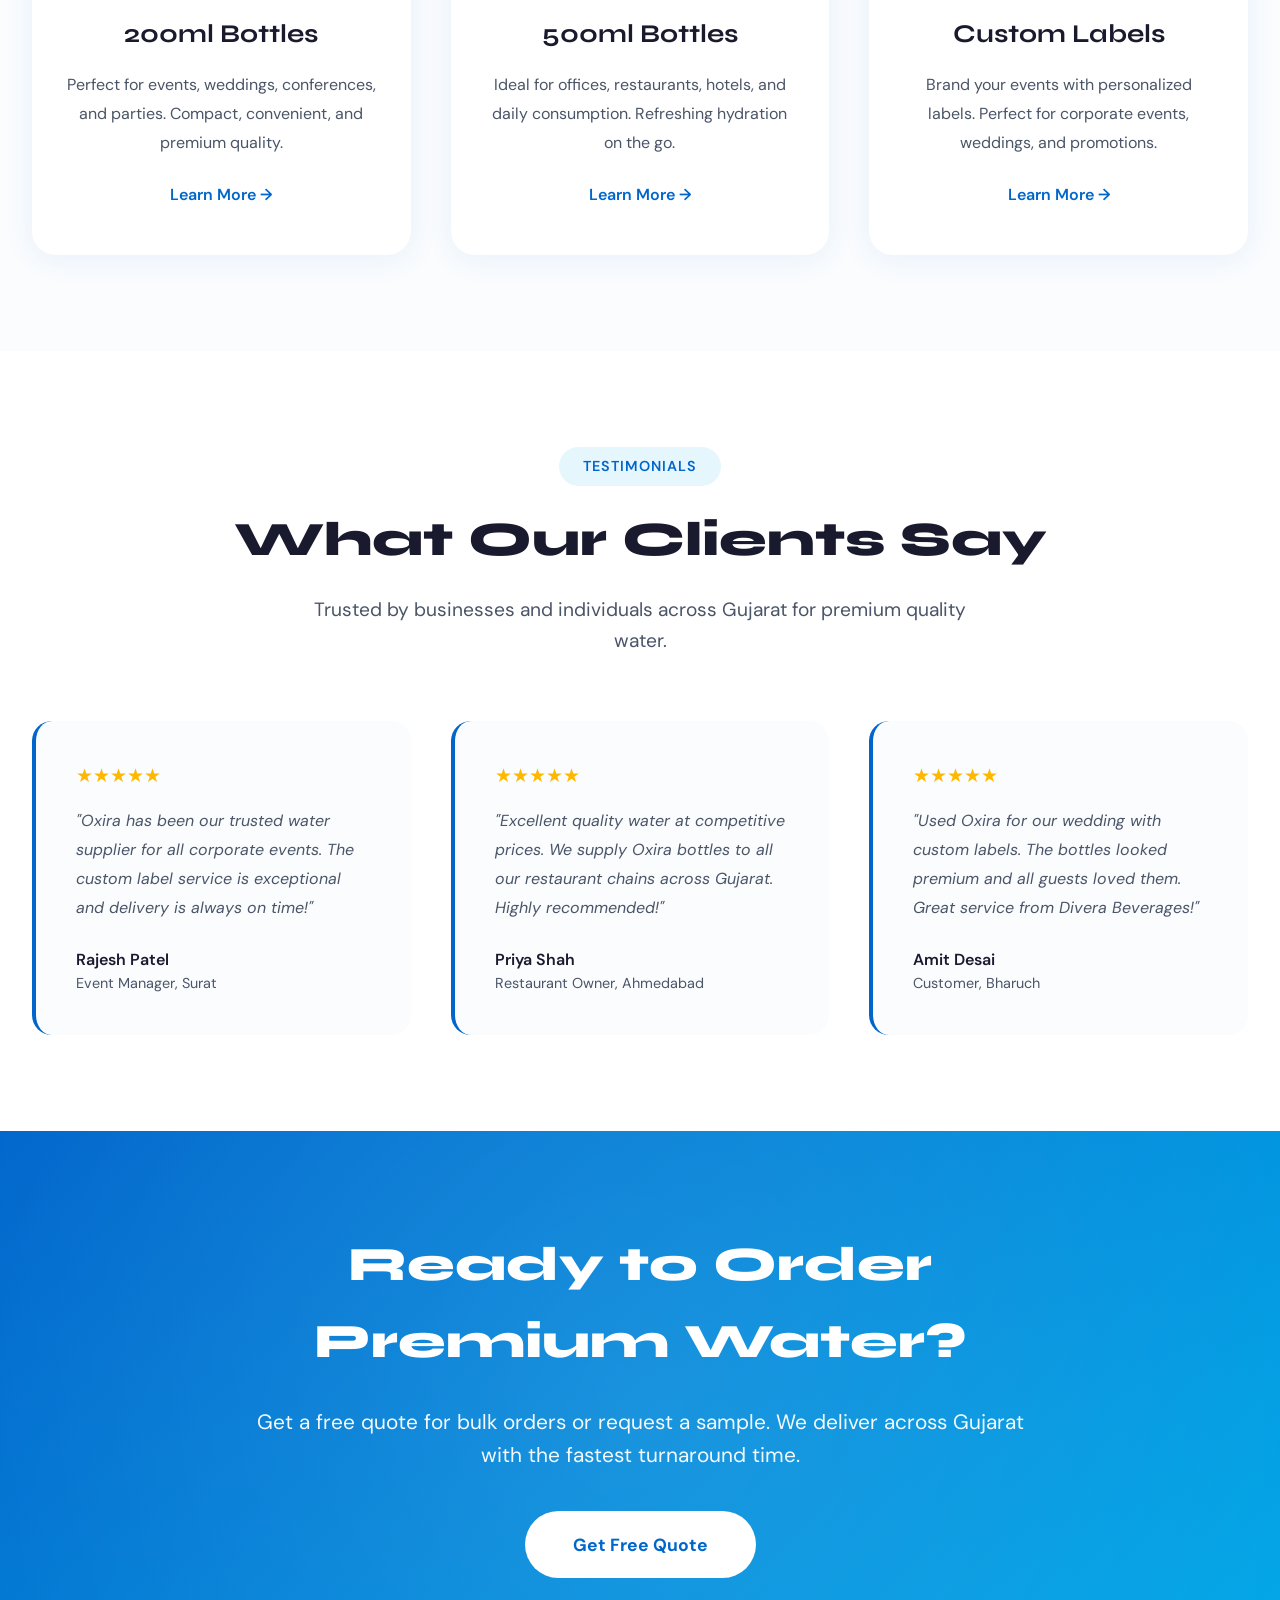
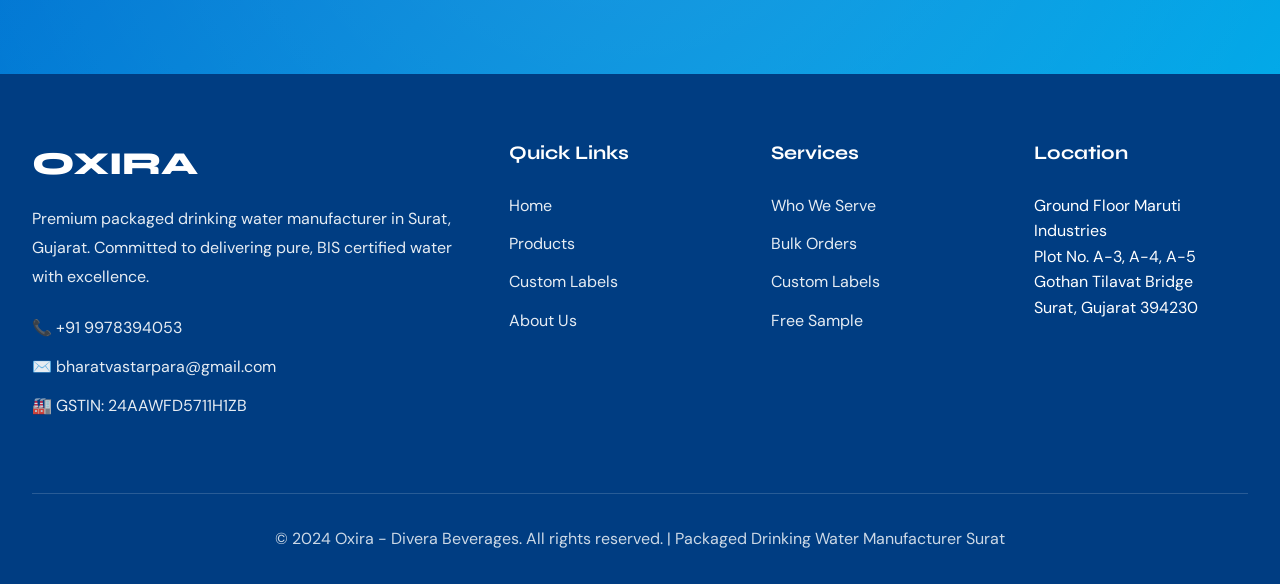
==== commit 83ebdb2b: "Update index.html" ====
--- a/index.html
+++ b/index.html
@@ -11,12 +11,14 @@
     <meta name="geo.region" content="IN-GJ">
     <meta name="geo.placename" content="Surat">
     
+    <!-- Open Graph Tags -->
     <meta property="og:title" content="Oxira - Premium Packaged Drinking Water Manufacturer Surat">
     <meta property="og:description" content="BIS certified 200ml & 500ml packaged drinking water with custom labels. Trusted manufacturer in Surat, Gujarat.">
     <meta property="og:type" content="website">
     <meta property="og:url" content="https://www.oxira.in">
     <meta property="og:image" content="images/oxira-og-image.jpg">
     
+    <!-- Twitter Card Tags -->
     <meta name="twitter:card" content="summary_large_image">
     <meta name="twitter:title" content="Oxira - Premium Packaged Drinking Water Manufacturer Surat">
     <meta name="twitter:description" content="BIS certified 200ml & 500ml packaged drinking water with custom labels.">
@@ -26,6 +28,7 @@
     <link rel="canonical" href="https://www.oxira.in">
     <link rel="icon" type="image/x-icon" href="images/favicon.ico">
     
+    <!-- Schema.org Structured Data -->
     <script type="application/ld+json">
     {
       "@context": "https://schema.org",
@@ -70,7 +73,7 @@
     </script>
     
     <style>
-        @import url('https://fonts.googleapis.com/css2?family=Montserrat:ital,wght@0,600;0,700;0,800;1,900&family=Open+Sans:wght@400;500;600;700&display=swap');
+        @import url('https://fonts.googleapis.com/css2?family=Syne:wght@400;600;700;800&family=DM+Sans:wght@300;400;500;600&display=swap');
         
         :root {
             --primary-blue: #0066CC;
@@ -94,7 +97,7 @@
         }
         
         body {
-            font-family: 'Open Sans', sans-serif;
+            font-family: 'DM Sans', sans-serif;
             color: var(--text-primary);
             background: var(--pearl);
             overflow-x: hidden;
@@ -123,10 +126,9 @@
         }
         
         .logo {
-            font-family: 'Montserrat', sans-serif;
-            font-style: italic;
+            font-family: 'Syne', sans-serif;
             font-size: 2rem;
-            font-weight: 900;
+            font-weight: 800;
             background: var(--water-gradient);
             -webkit-background-clip: text;
             -webkit-text-fill-color: transparent;
@@ -144,7 +146,7 @@
         .nav-links a {
             text-decoration: none;
             color: var(--text-primary);
-            font-weight: 600;
+            font-weight: 500;
             font-size: 0.95rem;
             position: relative;
             transition: color 0.3s ease;
@@ -174,7 +176,7 @@
             background: var(--water-gradient);
             color: white !important;
             border-radius: 50px;
-            font-weight: 700;
+            font-weight: 600;
         }
         
         .cta-nav::after {
@@ -243,7 +245,7 @@
         }
         
         .hero-text h1 {
-            font-family: 'Montserrat', sans-serif;
+            font-family: 'Syne', sans-serif;
             font-size: 4rem;
             font-weight: 800;
             line-height: 1.1;
@@ -281,7 +283,7 @@
             background: white;
             border-radius: 50px;
             box-shadow: 0 4px 15px var(--shadow-soft);
-            font-weight: 600;
+            font-weight: 500;
             font-size: 0.9rem;
         }
         
@@ -311,7 +313,7 @@
             color: white;
             text-decoration: none;
             border-radius: 50px;
-            font-weight: 700;
+            font-weight: 600;
             font-size: 1.05rem;
             box-shadow: 0 8px 25px var(--shadow-medium);
             transition: all 0.3s ease;
@@ -329,7 +331,7 @@
             color: var(--primary-blue);
             text-decoration: none;
             border-radius: 50px;
-            font-weight: 700;
+            font-weight: 600;
             font-size: 1.05rem;
             border: 2px solid var(--primary-blue);
             transition: all 0.3s ease;
@@ -378,7 +380,7 @@
         }
         
         .stat-item h3 {
-            font-family: 'Montserrat', sans-serif;
+            font-family: 'Syne', sans-serif;
             font-size: 2.5rem;
             font-weight: 800;
             background: var(--water-gradient);
@@ -390,7 +392,7 @@
         
         .stat-item p {
             color: var(--text-secondary);
-            font-weight: 600;
+            font-weight: 500;
         }
         
         /* Products Preview */
@@ -410,7 +412,7 @@
             background: rgba(0, 168, 232, 0.1);
             color: var(--primary-blue);
             border-radius: 50px;
-            font-weight: 700;
+            font-weight: 600;
             font-size: 0.9rem;
             margin-bottom: 1rem;
             text-transform: uppercase;
@@ -418,7 +420,7 @@
         }
         
         .section-header h2 {
-            font-family: 'Montserrat', sans-serif;
+            font-family: 'Syne', sans-serif;
             font-size: 3rem;
             font-weight: 800;
             color: var(--text-primary);
@@ -478,7 +480,7 @@
         }
         
         .product-card h3 {
-            font-family: 'Montserrat', sans-serif;
+            font-family: 'Syne', sans-serif;
             font-size: 1.6rem;
             font-weight: 700;
             margin-bottom: 1rem;
@@ -493,7 +495,7 @@
         
         .product-link {
             color: var(--primary-blue);
-            font-weight: 700;
+            font-weight: 600;
             text-decoration: none;
             display: inline-flex;
             align-items: center;
@@ -547,7 +549,7 @@
         }
         
         .testimonial-author {
-            font-weight: 700;
+            font-weight: 600;
             color: var(--text-primary);
         }
         
@@ -590,7 +592,7 @@
         }
         
         .cta-content h2 {
-            font-family: 'Montserrat', sans-serif;
+            font-family: 'Syne', sans-serif;
             font-size: 3rem;
             font-weight: 800;
             margin-bottom: 1.5rem;
@@ -620,83 +622,404 @@
         }
         
         /* Footer */
-        <footer>
-            <div class="footer-content">
-                <div class="footer-brand">
-                    <h3>OXIRA</h3>
-                    <p>Premium packaged drinking water manufacturer in Surat, Gujarat. Committed to delivering pure, BIS certified water with excellence.</p>
-                    <div class="contact-info">
-                        <a href="tel:+919978394053">📞 +91 9978394053</a>
-                        <a href="mailto:bharatvastarpara@gmail.com">✉️ bharatvastarpara@gmail.com</a>
-                        <p>🏭 GSTIN: 24AAWFD5711H1ZB</p>
-                    </div>
+        footer {
+            background: var(--deep-ocean);
+            color: white;
+            padding: 4rem 2rem 2rem;
+        }
+        
+        .footer-content {
+            max-width: 1400px;
+            margin: 0 auto;
+            display: grid;
+            grid-template-columns: 2fr 1fr 1fr 1fr;
+            gap: 3rem;
+            margin-bottom: 3rem;
+        }
+        
+        .footer-brand h3 {
+            font-family: 'Syne', sans-serif;
+            font-size: 2rem;
+            font-weight: 800;
+            margin-bottom: 1rem;
+        }
+        
+        .footer-brand p {
+            opacity: 0.9;
+            line-height: 1.8;
+            margin-bottom: 1.5rem;
+        }
+        
+        .contact-info {
+            display: flex;
+            flex-direction: column;
+            gap: 0.8rem;
+        }
+        
+        .contact-info a {
+            color: white;
+            text-decoration: none;
+            opacity: 0.9;
+            transition: opacity 0.3s ease;
+        }
+        
+        .contact-info a:hover {
+            opacity: 1;
+        }
+        
+        .footer-section h4 {
+            font-family: 'Syne', sans-serif;
+            font-size: 1.2rem;
+            font-weight: 700;
+            margin-bottom: 1.5rem;
+        }
+        
+        .footer-links {
+            list-style: none;
+            display: flex;
+            flex-direction: column;
+            gap: 0.8rem;
+        }
+        
+        .footer-links a {
+            color: white;
+            text-decoration: none;
+            opacity: 0.9;
+            transition: all 0.3s ease;
+            display: inline-block;
+        }
+        
+        .footer-links a:hover {
+            opacity: 1;
+            transform: translateX(5px);
+        }
+        
+        .footer-bottom {
+            max-width: 1400px;
+            margin: 0 auto;
+            padding-top: 2rem;
+            border-top: 1px solid rgba(255, 255, 255, 0.2);
+            text-align: center;
+            opacity: 0.8;
+        }
+        
+        /* Mobile Responsive */
+        @media (max-width: 768px) {
+            .nav-links {
+                position: fixed;
+                top: 80px;
+                left: -100%;
+                flex-direction: column;
+                background: white;
+                width: 100%;
+                padding: 2rem;
+                box-shadow: 0 10px 30px var(--shadow-soft);
+                transition: left 0.3s ease;
+                align-items: flex-start;
+            }
+            
+            .nav-links.active {
+                left: 0;
+            }
+            
+            .menu-toggle {
+                display: flex;
+            }
+            
+            .hero-content {
+                grid-template-columns: 1fr;
+                text-align: center;
+                padding: 3rem 1.5rem;
+            }
+            
+            .hero-text h1 {
+                font-size: 2.5rem;
+            }
+            
+            .hero-subtitle {
+                font-size: 1.1rem;
+            }
+            
+            .hero-features {
+                justify-content: center;
+            }
+            
+            .hero-cta {
+                flex-direction: column;
+            }
+            
+            .stats-container {
+                grid-template-columns: repeat(2, 1fr);
+                gap: 2rem;
+            }
+            
+            .products-grid {
+                grid-template-columns: 1fr;
+            }
+            
+            .testimonials-grid {
+                grid-template-columns: 1fr;
+            }
+            
+            .footer-content {
+                grid-template-columns: 1fr;
+                gap: 2rem;
+            }
+            
+            .section-header h2 {
+                font-size: 2rem;
+            }
+            
+            .cta-content h2 {
+                font-size: 2rem;
+            }
+        }
+        
+        @media (max-width: 480px) {
+            .logo {
+                font-size: 1.5rem;
+            }
+            
+            nav {
+                padding: 1rem 1.5rem;
+            }
+            
+            .hero-text h1 {
+                font-size: 2rem;
+            }
+            
+            .stats-container {
+                grid-template-columns: 1fr;
+            }
+            
+            .stat-item h3 {
+                font-size: 2rem;
+            }
+        }
+    </style>
+</head>
+<body>
+    <!-- Header -->
+    <header>
+        <nav>
+            <div class="logo">OXIRA</div>
+            <ul class="nav-links" id="navLinks">
+                <li><a href="index.html">Home</a></li>
+                <li><a href="products.html">Products</a></li>
+                <li><a href="custom-labels.html">Custom Labels</a></li>
+                <li><a href="about.html">About Us</a></li>
+                <li><a href="serve.html">Who We Serve</a></li>
+                <li><a href="contact.html" class="cta-nav">Contact Us</a></li>
+            </ul>
+            <div class="menu-toggle" id="menuToggle">
+                <span></span>
+                <span></span>
+                <span></span>
+            </div>
+        </nav>
+    </header>
+
+    <!-- Hero Section -->
+    <section class="hero">
+        <div class="hero-content">
+            <div class="hero-text">
+                <h1>
+                    Pure Water.
+                    <span class="highlight">Delivered Fresh.</span>
+                </h1>
+                <p class="hero-subtitle">Premium BIS certified packaged drinking water manufacturer in Surat, Gujarat. 200ml & 500ml bottles with custom label options.</p>
+                
+                <div class="hero-features">
+                    <div class="feature-badge">BIS Certified</div>
+                    <div class="feature-badge">Custom Labels</div>
+                    <div class="feature-badge">Bulk Supply</div>
                 </div>
                 
-                <div class="footer-section">
-                    <h4>Quick Links</h4>
-                    <ul class="footer-links">
-                        <li><a href="index.html">Home</a></li>
-                        <li><a href="products.html">Products</a></li>
-                        <li><a href="custom-labels.html">Custom Labels</a></li>
-                        <li><a href="about.html">About Us</a></li>
-                    </ul>
+                <div class="hero-cta">
+                    <a href="contact.html" class="btn-primary">Order Now</a>
+                    <a href="products.html" class="btn-secondary">View Products</a>
                 </div>
-                
-                <div class="footer-section">
-                    <h4>Services</h4>
-                    <ul class="footer-links">
-                        <li><a href="serve.html">Who We Serve</a></li>
-                        <li><a href="contact.html">Bulk Orders</a></li>
-                        <li><a href="contact.html">Custom Labels</a></li>
-                        <li><a href="contact.html">Free Sample</a></li>
-                    </ul>
+            </div>
+            
+            <div class="hero-image">
+                <img src="images/oxira-bottle-hero.png" alt="Oxira Premium Packaged Drinking Water Bottles - 200ml and 500ml BIS Certified">
+            </div>
+        </div>
+    </section>
+
+    <!-- Quick Stats -->
+    <section class="quick-stats">
+        <div class="stats-container">
+            <div class="stat-item">
+                <h3>100%</h3>
+                <p>BIS Certified</p>
+            </div>
+            <div class="stat-item">
+                <h3>2</h3>
+                <p>Bottle Sizes</p>
+            </div>
+            <div class="stat-item">
+                <h3>24/7</h3>
+                <p>Production</p>
+            </div>
+            <div class="stat-item">
+                <h3>Surat</h3>
+                <p>Gujarat Based</p>
+            </div>
+        </div>
+    </section>
+
+    <!-- Products Preview -->
+    <section class="products-preview">
+        <div class="section-header">
+            <span class="section-label">Our Products</span>
+            <h2>Premium Water Solutions</h2>
+            <p>Manufacturing excellence meets purity in every drop. Choose from our range of BIS certified packaged drinking water.</p>
+        </div>
+        
+        <div class="products-grid">
+            <div class="product-card">
+                <div class="product-icon">💧</div>
+                <h3>200ml Bottles</h3>
+                <p>Perfect for events, weddings, conferences, and parties. Compact, convenient, and premium quality.</p>
+                <a href="products.html" class="product-link">Learn More →</a>
+            </div>
+            
+            <div class="product-card">
+                <div class="product-icon">💦</div>
+                <h3>500ml Bottles</h3>
+                <p>Ideal for offices, restaurants, hotels, and daily consumption. Refreshing hydration on the go.</p>
+                <a href="products.html" class="product-link">Learn More →</a>
+            </div>
+            
+            <div class="product-card">
+                <div class="product-icon">🎨</div>
+                <h3>Custom Labels</h3>
+                <p>Brand your events with personalized labels. Perfect for corporate events, weddings, and promotions.</p>
+                <a href="custom-labels.html" class="product-link">Learn More →</a>
+            </div>
+        </div>
+    </section>
+
+    <!-- Testimonials -->
+    <section class="testimonials">
+        <div class="section-header">
+            <span class="section-label">Testimonials</span>
+            <h2>What Our Clients Say</h2>
+            <p>Trusted by businesses and individuals across Gujarat for premium quality water.</p>
+        </div>
+        
+        <div class="testimonials-grid">
+            <div class="testimonial-card">
+                <div class="stars">★★★★★</div>
+                <p class="testimonial-text">"Oxira has been our trusted water supplier for all corporate events. The custom label service is exceptional and delivery is always on time!"</p>
+                <p class="testimonial-author">Rajesh Patel</p>
+                <p class="testimonial-role">Event Manager, Surat</p>
+            </div>
+            
+            <div class="testimonial-card">
+                <div class="stars">★★★★★</div>
+                <p class="testimonial-text">"Excellent quality water at competitive prices. We supply Oxira bottles to all our restaurant chains across Gujarat. Highly recommended!"</p>
+                <p class="testimonial-author">Priya Shah</p>
+                <p class="testimonial-role">Restaurant Owner, Ahmedabad</p>
+            </div>
+            
+            <div class="testimonial-card">
+                <div class="stars">★★★★★</div>
+                <p class="testimonial-text">"Used Oxira for our wedding with custom labels. The bottles looked premium and all guests loved them. Great service from Divera Beverages!"</p>
+                <p class="testimonial-author">Amit Desai</p>
+                <p class="testimonial-role">Customer, Bharuch</p>
+            </div>
+        </div>
+    </section>
+
+    <!-- CTA Section -->
+    <section class="cta-section">
+        <div class="cta-content">
+            <h2>Ready to Order Premium Water?</h2>
+            <p>Get a free quote for bulk orders or request a sample. We deliver across Gujarat with the fastest turnaround time.</p>
+            <a href="contact.html" class="btn-white">Get Free Quote</a>
+        </div>
+    </section>
+
+    <!-- Footer -->
+    <footer>
+        <div class="footer-content">
+            <div class="footer-brand">
+                <h3>OXIRA</h3>
+                <p>Premium packaged drinking water manufacturer in Surat, Gujarat. Committed to delivering pure, BIS certified water with excellence.</p>
+                <div class="contact-info">
+                    <a href="tel:+919978394053">📞 +91 9978394053</a>
+                    <a href="mailto:bharatvastarpara@gmail.com">✉️ bharatvastarpara@gmail.com</a>
+                    <p>🏭 GSTIN: 24AAWFD5711H1ZB</p>
                 </div>
-                
-                <div class="footer-section">
-                    <h4>Location</h4>
-                    <p>Ground Floor Maruti Industries<br>
-                    Plot No. A-3, A-4, A-5<br>
-                    Gothan Tilavat Bridge<br>
-                    Surat, Gujarat 394230</p>
-                </div>
-            </div>
-            
-            <div class="footer-bottom">
-                <p>&copy; 2024 Oxira - Divera Beverages. All rights reserved. | Packaged Drinking Water Manufacturer Surat</p>
-            </div>
-        </footer>
+            </div>
+            
+            <div class="footer-section">
+                <h4>Quick Links</h4>
+                <ul class="footer-links">
+                    <li><a href="index.html">Home</a></li>
+                    <li><a href="products.html">Products</a></li>
+                    <li><a href="custom-labels.html">Custom Labels</a></li>
+                    <li><a href="about.html">About Us</a></li>
+                </ul>
+            </div>
+            
+            <div class="footer-section">
+                <h4>Services</h4>
+                <ul class="footer-links">
+                    <li><a href="serve.html">Who We Serve</a></li>
+                    <li><a href="contact.html">Bulk Orders</a></li>
+                    <li><a href="contact.html">Custom Labels</a></li>
+                    <li><a href="contact.html">Free Sample</a></li>
+                </ul>
+            </div>
+            
+            <div class="footer-section">
+                <h4>Location</h4>
+                <p>Ground Floor Maruti Industries<br>
+                Plot No. A-3, A-4, A-5<br>
+                Gothan Tilavat Bridge<br>
+                Surat, Gujarat 394230</p>
+            </div>
+        </div>
+        
+        <div class="footer-bottom">
+            <p>&copy; 2024 Oxira - Divera Beverages. All rights reserved. | Packaged Drinking Water Manufacturer Surat</p>
+        </div>
+    </footer>
 
-        <script>
-            // Mobile Menu Toggle
-            const menuToggle = document.getElementById('menuToggle');
-            const navLinks = document.getElementById('navLinks');
-            
-            menuToggle.addEventListener('click', () => {
-                navLinks.classList.toggle('active');
-            });
-            
-            // Close menu when clicking outside
-            document.addEventListener('click', (e) => {
-                if (!menuToggle.contains(e.target) && !navLinks.contains(e.target)) {
-                    navLinks.classList.remove('active');
-                }
-            });
-            
-            // Header scroll effect
-            let lastScroll = 0;
-            const header = document.querySelector('header');
-            
-            window.addEventListener('scroll', () => {
-                const currentScroll = window.pageYOffset;
-                
-                if (currentScroll > 100) {
-                    header.style.padding = '0.8rem 0';
-                } else {
-                    header.style.padding = '1.2rem 0';
-                }
-                
-                lastScroll = currentScroll;
-            });
-        </script>
-    </body>
-    </html>
+    <script>
+        // Mobile Menu Toggle
+        const menuToggle = document.getElementById('menuToggle');
+        const navLinks = document.getElementById('navLinks');
+        
+        menuToggle.addEventListener('click', () => {
+            navLinks.classList.toggle('active');
+        });
+        
+        // Close menu when clicking outside
+        document.addEventListener('click', (e) => {
+            if (!menuToggle.contains(e.target) && !navLinks.contains(e.target)) {
+                navLinks.classList.remove('active');
+            }
+        });
+        
+        // Header scroll effect
+        let lastScroll = 0;
+        const header = document.querySelector('header');
+        
+        window.addEventListener('scroll', () => {
+            const currentScroll = window.pageYOffset;
+            
+            if (currentScroll > 100) {
+                header.style.padding = '0.8rem 0';
+            } else {
+                header.style.padding = '1.2rem 0';
+            }
+            
+            lastScroll = currentScroll;
+        });
+    </script>
+</body>
+</html>
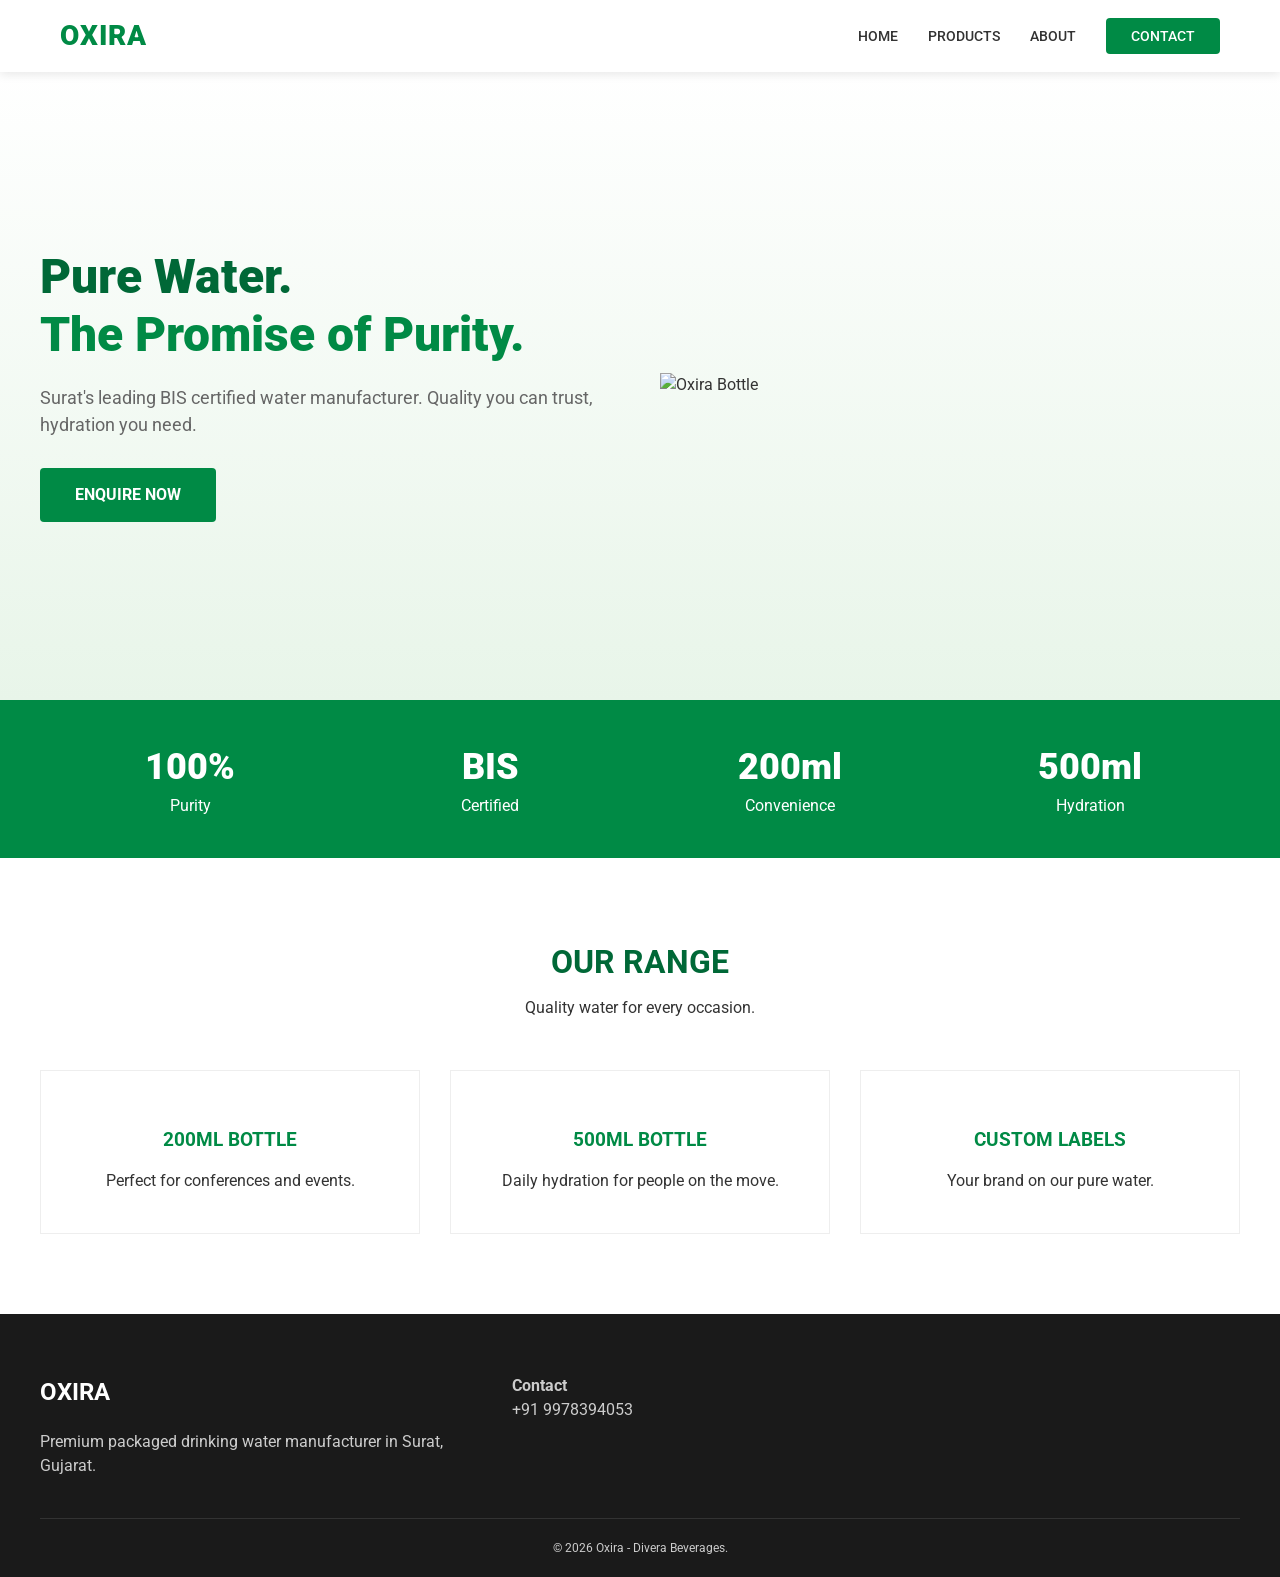
==== commit 2bde105c: "Update index.html" ====
--- a/index.html
+++ b/index.html
@@ -3,1023 +3,313 @@
 <head>
     <meta charset="UTF-8">
     <meta name="viewport" content="width=device-width, initial-scale=1.0">
-    <meta name="description" content="Oxira - Premium packaged drinking water manufacturer in Surat, Gujarat. BIS certified 200ml & 500ml water bottles with custom label options. Bulk wholesale supplier for events, weddings & businesses.">
-    <meta name="keywords" content="packaged drinking water Surat, water bottle manufacturer Gujarat, custom label water bottles, 200ml water bottle wholesale, 500ml packaged water, BIS certified water, Oxira water, Divera Beverages, bulk water supplier Surat">
-    <meta name="author" content="Divera Beverages - Oxira">
-    <meta name="robots" content="index, follow">
-    <meta name="language" content="English">
-    <meta name="geo.region" content="IN-GJ">
-    <meta name="geo.placename" content="Surat">
+    <title>Oxira - Premium Packaged Drinking Water | BIS Certified</title>
     
-    <!-- Open Graph Tags -->
-    <meta property="og:title" content="Oxira - Premium Packaged Drinking Water Manufacturer Surat">
-    <meta property="og:description" content="BIS certified 200ml & 500ml packaged drinking water with custom labels. Trusted manufacturer in Surat, Gujarat.">
-    <meta property="og:type" content="website">
-    <meta property="og:url" content="https://www.oxira.in">
-    <meta property="og:image" content="images/oxira-og-image.jpg">
-    
-    <!-- Twitter Card Tags -->
-    <meta name="twitter:card" content="summary_large_image">
-    <meta name="twitter:title" content="Oxira - Premium Packaged Drinking Water Manufacturer Surat">
-    <meta name="twitter:description" content="BIS certified 200ml & 500ml packaged drinking water with custom labels.">
-    <meta name="twitter:image" content="images/oxira-twitter-card.jpg">
-    
-    <title>Oxira - Premium Packaged Drinking Water Manufacturer in Surat, Gujarat | BIS Certified</title>
-    <link rel="canonical" href="https://www.oxira.in">
-    <link rel="icon" type="image/x-icon" href="images/favicon.ico">
-    
-    <!-- Schema.org Structured Data -->
-    <script type="application/ld+json">
-    {
-      "@context": "https://schema.org",
-      "@type": "LocalBusiness",
-      "name": "Oxira - Divera Beverages",
-      "image": "images/oxira-logo.png",
-      "@id": "https://www.oxira.in",
-      "url": "https://www.oxira.in",
-      "telephone": "+919978394053",
-      "email": "bharatvastarpara@gmail.com",
-      "address": {
-        "@type": "PostalAddress",
-        "streetAddress": "Ground Floor Maruti Industries Plot No. A-3, A-4, A-5 Gothan Tilavat Bridge",
-        "addressLocality": "Surat",
-        "addressRegion": "Gujarat",
-        "postalCode": "394230",
-        "addressCountry": "IN"
-      },
-      "geo": {
-        "@type": "GeoCoordinates",
-        "latitude": 21.1702,
-        "longitude": 72.8311
-      },
-      "openingHoursSpecification": {
-        "@type": "OpeningHoursSpecification",
-        "dayOfWeek": [
-          "Monday",
-          "Tuesday",
-          "Wednesday",
-          "Thursday",
-          "Friday",
-          "Saturday"
-        ],
-        "opens": "09:00",
-        "closes": "18:00"
-      },
-      "sameAs": [
-        "https://www.facebook.com/oxirawater",
-        "https://www.instagram.com/oxirawater"
-      ]
-    }
-    </script>
+    <link href="https://fonts.googleapis.com/css2?family=Roboto:wght@300;400;500;700;900&display=swap" rel="stylesheet">
     
     <style>
-        @import url('https://fonts.googleapis.com/css2?family=Syne:wght@400;600;700;800&family=DM+Sans:wght@300;400;500;600&display=swap');
-        
         :root {
-            --primary-blue: #0066CC;
-            --deep-ocean: #003D82;
-            --aqua-light: #00A8E8;
-            --water-gradient: linear-gradient(135deg, #0066CC 0%, #00A8E8 100%);
-            --ice-white: #F0F8FF;
-            --pearl: #FAFCFE;
-            --shadow-soft: rgba(0, 102, 204, 0.08);
-            --shadow-medium: rgba(0, 102, 204, 0.15);
-            --text-primary: #1A1A2E;
-            --text-secondary: #4A5568;
-            --accent-cyan: #00D9FF;
-            --success-green: #00C853;
-        }
-        
+            /* Bisleri-Inspired Color Palette */
+            --bisleri-green: #008A45;
+            --bisleri-dark: #006837;
+            --accent-teal: #00A19C;
+            --text-main: #333333;
+            --text-light: #666666;
+            --bg-light: #f4f7f6;
+            --white: #ffffff;
+        }
+
         * {
             margin: 0;
             padding: 0;
             box-sizing: border-box;
         }
-        
+
         body {
-            font-family: 'DM Sans', sans-serif;
-            color: var(--text-primary);
-            background: var(--pearl);
-            overflow-x: hidden;
-            line-height: 1.6;
-        }
-        
-        /* Header & Navigation */
+            font-family: 'Roboto', sans-serif; /* Clean, professional font */
+            color: var(--text-main);
+            background: var(--white);
+            line-height: 1.5;
+            -webkit-font-smoothing: antialiased;
+        }
+
+        /* --- Header & Navigation --- */
         header {
             position: fixed;
             top: 0;
             width: 100%;
-            background: rgba(255, 255, 255, 0.98);
-            backdrop-filter: blur(12px);
-            box-shadow: 0 2px 20px var(--shadow-soft);
+            background: var(--white);
+            box-shadow: 0 2px 10px rgba(0,0,0,0.1);
             z-index: 1000;
-            transition: all 0.3s ease;
-        }
-        
+        }
+
         nav {
-            max-width: 1400px;
+            max-width: 1200px;
             margin: 0 auto;
-            padding: 1.2rem 2rem;
+            padding: 15px 20px;
             display: flex;
             justify-content: space-between;
             align-items: center;
         }
-        
+
         .logo {
-            font-family: 'Syne', sans-serif;
-            font-size: 2rem;
-            font-weight: 800;
-            background: var(--water-gradient);
-            -webkit-background-clip: text;
-            -webkit-text-fill-color: transparent;
-            background-clip: text;
-            letter-spacing: -0.5px;
-        }
-        
+            font-size: 28px;
+            font-weight: 900;
+            color: var(--bisleri-green);
+            letter-spacing: 1px;
+            text-transform: uppercase;
+        }
+
         .nav-links {
             display: flex;
-            gap: 2.5rem;
+            gap: 30px;
             list-style: none;
             align-items: center;
         }
-        
+
         .nav-links a {
             text-decoration: none;
-            color: var(--text-primary);
+            color: var(--text-main);
             font-weight: 500;
-            font-size: 0.95rem;
-            position: relative;
-            transition: color 0.3s ease;
-        }
-        
-        .nav-links a::after {
-            content: '';
-            position: absolute;
-            bottom: -5px;
-            left: 0;
-            width: 0;
-            height: 2px;
-            background: var(--water-gradient);
-            transition: width 0.3s ease;
-        }
-        
+            font-size: 14px;
+            text-transform: uppercase;
+            transition: color 0.3s;
+        }
+
         .nav-links a:hover {
-            color: var(--primary-blue);
-        }
-        
-        .nav-links a:hover::after {
-            width: 100%;
-        }
-        
+            color: var(--bisleri-green);
+        }
+
         .cta-nav {
-            padding: 0.7rem 1.5rem;
-            background: var(--water-gradient);
+            padding: 10px 25px;
+            background: var(--bisleri-green);
             color: white !important;
-            border-radius: 50px;
-            font-weight: 600;
-        }
-        
-        .cta-nav::after {
-            display: none;
-        }
-        
-        .cta-nav:hover {
-            transform: translateY(-2px);
-            box-shadow: 0 8px 20px var(--shadow-medium);
-            color: white !important;
-        }
-        
-        /* Mobile Menu Toggle */
-        .menu-toggle {
-            display: none;
-            flex-direction: column;
-            cursor: pointer;
-            gap: 5px;
-        }
-        
-        .menu-toggle span {
-            width: 28px;
-            height: 3px;
-            background: var(--primary-blue);
-            border-radius: 3px;
-            transition: all 0.3s ease;
-        }
-        
-        /* Hero Section */
+            border-radius: 4px; /* Sharper edges for corporate look */
+            font-weight: 700;
+        }
+
+        /* --- Hero Section --- */
         .hero {
-            margin-top: 80px;
-            min-height: 90vh;
-            display: flex;
-            align-items: center;
-            position: relative;
-            overflow: hidden;
-            background: linear-gradient(165deg, var(--ice-white) 0%, var(--pearl) 50%, #E3F2FD 100%);
-        }
-        
-        .hero::before {
-            content: '';
-            position: absolute;
-            top: -50%;
-            right: -20%;
-            width: 80%;
-            height: 150%;
-            background: radial-gradient(circle, rgba(0, 168, 232, 0.1) 0%, transparent 70%);
-            animation: float 20s infinite ease-in-out;
-        }
-        
-        @keyframes float {
-            0%, 100% { transform: translate(0, 0) rotate(0deg); }
-            50% { transform: translate(-30px, 30px) rotate(5deg); }
-        }
-        
-        .hero-content {
-            max-width: 1400px;
-            margin: 0 auto;
-            padding: 4rem 2rem;
-            display: grid;
-            grid-template-columns: 1fr 1fr;
-            gap: 4rem;
-            align-items: center;
-            position: relative;
-            z-index: 2;
-        }
-        
-        .hero-text h1 {
-            font-family: 'Syne', sans-serif;
-            font-size: 4rem;
-            font-weight: 800;
-            line-height: 1.1;
-            margin-bottom: 1.5rem;
-            color: var(--text-primary);
-        }
-        
-        .hero-text h1 .highlight {
-            background: var(--water-gradient);
-            -webkit-background-clip: text;
-            -webkit-text-fill-color: transparent;
-            background-clip: text;
-            display: block;
-        }
-        
-        .hero-subtitle {
-            font-size: 1.3rem;
-            color: var(--text-secondary);
-            margin-bottom: 2rem;
-            font-weight: 400;
-        }
-        
-        .hero-features {
-            display: flex;
-            gap: 2rem;
-            margin-bottom: 2.5rem;
-            flex-wrap: wrap;
-        }
-        
-        .feature-badge {
-            display: flex;
-            align-items: center;
-            gap: 0.5rem;
-            padding: 0.6rem 1.2rem;
-            background: white;
-            border-radius: 50px;
-            box-shadow: 0 4px 15px var(--shadow-soft);
-            font-weight: 500;
-            font-size: 0.9rem;
-        }
-        
-        .feature-badge::before {
-            content: '✓';
-            display: flex;
-            align-items: center;
-            justify-content: center;
-            width: 20px;
-            height: 20px;
-            background: var(--success-green);
-            color: white;
-            border-radius: 50%;
-            font-size: 0.7rem;
-            font-weight: bold;
-        }
-        
-        .hero-cta {
-            display: flex;
-            gap: 1.5rem;
-            align-items: center;
-        }
-        
-        .btn-primary {
-            padding: 1rem 2.5rem;
-            background: var(--water-gradient);
-            color: white;
-            text-decoration: none;
-            border-radius: 50px;
-            font-weight: 600;
-            font-size: 1.05rem;
-            box-shadow: 0 8px 25px var(--shadow-medium);
-            transition: all 0.3s ease;
-            display: inline-block;
-        }
-        
-        .btn-primary:hover {
-            transform: translateY(-3px);
-            box-shadow: 0 12px 35px var(--shadow-medium);
-        }
-        
-        .btn-secondary {
-            padding: 1rem 2.5rem;
-            background: white;
-            color: var(--primary-blue);
-            text-decoration: none;
-            border-radius: 50px;
-            font-weight: 600;
-            font-size: 1.05rem;
-            border: 2px solid var(--primary-blue);
-            transition: all 0.3s ease;
-            display: inline-block;
-        }
-        
-        .btn-secondary:hover {
-            background: var(--primary-blue);
-            color: white;
-            transform: translateY(-3px);
-        }
-        
-        .hero-image {
-            position: relative;
+            margin-top: 70px;
+            padding: 80px 20px;
+            background: linear-gradient(to bottom, #ffffff, #e8f5e9);
             display: flex;
             justify-content: center;
             align-items: center;
-        }
-        
-        .hero-image img {
-            max-width: 100%;
-            height: auto;
-            filter: drop-shadow(0 20px 50px var(--shadow-medium));
-            animation: bottle-float 3s infinite ease-in-out;
-        }
-        
-        @keyframes bottle-float {
-            0%, 100% { transform: translateY(0); }
-            50% { transform: translateY(-20px); }
-        }
-        
-        /* Quick Stats */
+            min-height: 70vh;
+        }
+
+        .hero-content {
+            max-width: 1200px;
+            display: grid;
+            grid-template-columns: 1fr 1fr;
+            gap: 40px;
+            align-items: center;
+        }
+
+        .hero-text h1 {
+            font-size: 48px;
+            font-weight: 900;
+            color: var(--bisleri-dark);
+            line-height: 1.2;
+            margin-bottom: 20px;
+        }
+
+        .hero-text .highlight {
+            color: var(--bisleri-green);
+        }
+
+        .hero-subtitle {
+            font-size: 18px;
+            color: var(--text-light);
+            margin-bottom: 30px;
+        }
+
+        .btn-primary {
+            padding: 15px 35px;
+            background: var(--bisleri-green);
+            color: white;
+            text-decoration: none;
+            border-radius: 4px;
+            font-weight: 700;
+            text-transform: uppercase;
+            display: inline-block;
+            transition: background 0.3s;
+        }
+
+        .btn-primary:hover {
+            background: var(--bisleri-dark);
+        }
+
+        /* --- Product Cards --- */
+        .products-preview {
+            padding: 80px 20px;
+            background: var(--white);
+        }
+
+        .section-header {
+            text-align: center;
+            margin-bottom: 50px;
+        }
+
+        .section-header h2 {
+            font-size: 32px;
+            color: var(--bisleri-dark);
+            text-transform: uppercase;
+            margin-bottom: 10px;
+        }
+
+        .products-grid {
+            max-width: 1200px;
+            margin: 0 auto;
+            display: grid;
+            grid-template-columns: repeat(3, 1fr);
+            gap: 30px;
+        }
+
+        .product-card {
+            border: 1px solid #eee;
+            padding: 40px 20px;
+            text-align: center;
+            transition: transform 0.3s, box-shadow 0.3s;
+        }
+
+        .product-card:hover {
+            transform: translateY(-5px);
+            box-shadow: 0 10px 20px rgba(0,0,0,0.05);
+            border-color: var(--bisleri-green);
+        }
+
+        .product-card h3 {
+            color: var(--bisleri-green);
+            margin: 15px 0;
+            text-transform: uppercase;
+        }
+
+        /* --- Stats --- */
         .quick-stats {
-            padding: 3rem 2rem;
-            background: white;
-            box-shadow: 0 -10px 40px var(--shadow-soft);
-        }
-        
+            background: var(--bisleri-green);
+            color: white;
+            padding: 40px 20px;
+        }
+
         .stats-container {
-            max-width: 1400px;
+            max-width: 1200px;
             margin: 0 auto;
             display: grid;
             grid-template-columns: repeat(4, 1fr);
-            gap: 3rem;
             text-align: center;
         }
-        
+
         .stat-item h3 {
-            font-family: 'Syne', sans-serif;
-            font-size: 2.5rem;
-            font-weight: 800;
-            background: var(--water-gradient);
-            -webkit-background-clip: text;
-            -webkit-text-fill-color: transparent;
-            background-clip: text;
-            margin-bottom: 0.5rem;
-        }
-        
-        .stat-item p {
-            color: var(--text-secondary);
-            font-weight: 500;
-        }
-        
-        /* Products Preview */
-        .products-preview {
-            padding: 6rem 2rem;
-            background: var(--pearl);
-        }
-        
-        .section-header {
-            text-align: center;
-            margin-bottom: 4rem;
-        }
-        
-        .section-label {
-            display: inline-block;
-            padding: 0.5rem 1.5rem;
-            background: rgba(0, 168, 232, 0.1);
-            color: var(--primary-blue);
-            border-radius: 50px;
-            font-weight: 600;
-            font-size: 0.9rem;
-            margin-bottom: 1rem;
-            text-transform: uppercase;
-            letter-spacing: 1px;
-        }
-        
-        .section-header h2 {
-            font-family: 'Syne', sans-serif;
-            font-size: 3rem;
-            font-weight: 800;
-            color: var(--text-primary);
-            margin-bottom: 1rem;
-        }
-        
-        .section-header p {
-            font-size: 1.2rem;
-            color: var(--text-secondary);
-            max-width: 700px;
-            margin: 0 auto;
-        }
-        
-        .products-grid {
-            max-width: 1400px;
-            margin: 0 auto;
-            display: grid;
-            grid-template-columns: repeat(3, 1fr);
-            gap: 2.5rem;
-        }
-        
-        .product-card {
-            background: white;
-            border-radius: 24px;
-            padding: 3rem 2rem;
-            box-shadow: 0 4px 30px var(--shadow-soft);
-            transition: all 0.4s ease;
-            text-align: center;
-            position: relative;
-            overflow: hidden;
-        }
-        
-        .product-card::before {
-            content: '';
-            position: absolute;
-            top: 0;
-            left: 0;
-            width: 100%;
-            height: 4px;
-            background: var(--water-gradient);
-            transform: scaleX(0);
-            transition: transform 0.4s ease;
-        }
-        
-        .product-card:hover {
-            transform: translateY(-10px);
-            box-shadow: 0 15px 50px var(--shadow-medium);
-        }
-        
-        .product-card:hover::before {
-            transform: scaleX(1);
-        }
-        
-        .product-icon {
-            font-size: 3.5rem;
-            margin-bottom: 1.5rem;
-        }
-        
-        .product-card h3 {
-            font-family: 'Syne', sans-serif;
-            font-size: 1.6rem;
-            font-weight: 700;
-            margin-bottom: 1rem;
-            color: var(--text-primary);
-        }
-        
-        .product-card p {
-            color: var(--text-secondary);
-            margin-bottom: 1.5rem;
-            line-height: 1.8;
-        }
-        
-        .product-link {
-            color: var(--primary-blue);
-            font-weight: 600;
-            text-decoration: none;
-            display: inline-flex;
-            align-items: center;
-            gap: 0.5rem;
-            transition: gap 0.3s ease;
-        }
-        
-        .product-link:hover {
-            gap: 1rem;
-        }
-        
-        /* Testimonials */
-        .testimonials {
-            padding: 6rem 2rem;
-            background: white;
-        }
-        
-        .testimonials-grid {
-            max-width: 1400px;
-            margin: 0 auto;
-            display: grid;
-            grid-template-columns: repeat(3, 1fr);
-            gap: 2.5rem;
-            margin-top: 3rem;
-        }
-        
-        .testimonial-card {
-            background: var(--pearl);
-            padding: 2.5rem;
-            border-radius: 20px;
-            border-left: 4px solid var(--primary-blue);
-            transition: all 0.3s ease;
-        }
-        
-        .testimonial-card:hover {
-            transform: translateX(10px);
-            box-shadow: 0 8px 30px var(--shadow-soft);
-        }
-        
-        .stars {
-            color: #FFB800;
-            font-size: 1.2rem;
-            margin-bottom: 1rem;
-        }
-        
-        .testimonial-text {
-            font-style: italic;
-            color: var(--text-secondary);
-            margin-bottom: 1.5rem;
-            line-height: 1.8;
-        }
-        
-        .testimonial-author {
-            font-weight: 600;
-            color: var(--text-primary);
-        }
-        
-        .testimonial-role {
-            font-size: 0.9rem;
-            color: var(--text-secondary);
-        }
-        
-        /* CTA Section */
-        .cta-section {
-            padding: 6rem 2rem;
-            background: var(--water-gradient);
-            color: white;
-            text-align: center;
-            position: relative;
-            overflow: hidden;
-        }
-        
-        .cta-section::before {
-            content: '';
-            position: absolute;
-            top: -50%;
-            left: -25%;
-            width: 150%;
-            height: 200%;
-            background: radial-gradient(circle, rgba(255, 255, 255, 0.1) 0%, transparent 70%);
-            animation: pulse 15s infinite ease-in-out;
-        }
-        
-        @keyframes pulse {
-            0%, 100% { transform: scale(1); }
-            50% { transform: scale(1.1); }
-        }
-        
-        .cta-content {
-            max-width: 800px;
-            margin: 0 auto;
-            position: relative;
-            z-index: 2;
-        }
-        
-        .cta-content h2 {
-            font-family: 'Syne', sans-serif;
-            font-size: 3rem;
-            font-weight: 800;
-            margin-bottom: 1.5rem;
-        }
-        
-        .cta-content p {
-            font-size: 1.3rem;
-            margin-bottom: 2.5rem;
-            opacity: 0.95;
-        }
-        
-        .btn-white {
-            padding: 1.2rem 3rem;
-            background: white;
-            color: var(--primary-blue);
-            text-decoration: none;
-            border-radius: 50px;
-            font-weight: 700;
-            font-size: 1.1rem;
-            display: inline-block;
-            transition: all 0.3s ease;
-        }
-        
-        .btn-white:hover {
-            transform: translateY(-3px) scale(1.05);
-            box-shadow: 0 15px 40px rgba(0, 0, 0, 0.2);
-        }
-        
-        /* Footer */
+            font-size: 36px;
+            font-weight: 900;
+        }
+
+        /* --- Footer --- */
         footer {
-            background: var(--deep-ocean);
-            color: white;
-            padding: 4rem 2rem 2rem;
-        }
-        
+            background: #1a1a1a;
+            color: #ccc;
+            padding: 60px 20px 20px;
+        }
+
         .footer-content {
-            max-width: 1400px;
+            max-width: 1200px;
             margin: 0 auto;
             display: grid;
             grid-template-columns: 2fr 1fr 1fr 1fr;
-            gap: 3rem;
-            margin-bottom: 3rem;
-        }
-        
+            gap: 40px;
+            border-bottom: 1px solid #333;
+            padding-bottom: 40px;
+        }
+
         .footer-brand h3 {
-            font-family: 'Syne', sans-serif;
-            font-size: 2rem;
-            font-weight: 800;
-            margin-bottom: 1rem;
-        }
-        
-        .footer-brand p {
-            opacity: 0.9;
-            line-height: 1.8;
-            margin-bottom: 1.5rem;
-        }
-        
-        .contact-info {
-            display: flex;
-            flex-direction: column;
-            gap: 0.8rem;
-        }
-        
-        .contact-info a {
             color: white;
-            text-decoration: none;
-            opacity: 0.9;
-            transition: opacity 0.3s ease;
-        }
-        
-        .contact-info a:hover {
-            opacity: 1;
-        }
-        
-        .footer-section h4 {
-            font-family: 'Syne', sans-serif;
-            font-size: 1.2rem;
-            font-weight: 700;
-            margin-bottom: 1.5rem;
-        }
-        
-        .footer-links {
-            list-style: none;
-            display: flex;
-            flex-direction: column;
-            gap: 0.8rem;
-        }
-        
-        .footer-links a {
-            color: white;
-            text-decoration: none;
-            opacity: 0.9;
-            transition: all 0.3s ease;
-            display: inline-block;
-        }
-        
-        .footer-links a:hover {
-            opacity: 1;
-            transform: translateX(5px);
-        }
-        
-        .footer-bottom {
-            max-width: 1400px;
-            margin: 0 auto;
-            padding-top: 2rem;
-            border-top: 1px solid rgba(255, 255, 255, 0.2);
-            text-align: center;
-            opacity: 0.8;
-        }
-        
-        /* Mobile Responsive */
+            font-size: 24px;
+            margin-bottom: 20px;
+        }
+
         @media (max-width: 768px) {
-            .nav-links {
-                position: fixed;
-                top: 80px;
-                left: -100%;
-                flex-direction: column;
-                background: white;
-                width: 100%;
-                padding: 2rem;
-                box-shadow: 0 10px 30px var(--shadow-soft);
-                transition: left 0.3s ease;
-                align-items: flex-start;
-            }
-            
-            .nav-links.active {
-                left: 0;
-            }
-            
-            .menu-toggle {
-                display: flex;
-            }
-            
-            .hero-content {
-                grid-template-columns: 1fr;
-                text-align: center;
-                padding: 3rem 1.5rem;
-            }
-            
-            .hero-text h1 {
-                font-size: 2.5rem;
-            }
-            
-            .hero-subtitle {
-                font-size: 1.1rem;
-            }
-            
-            .hero-features {
-                justify-content: center;
-            }
-            
-            .hero-cta {
-                flex-direction: column;
-            }
-            
-            .stats-container {
-                grid-template-columns: repeat(2, 1fr);
-                gap: 2rem;
-            }
-            
-            .products-grid {
+            .hero-content, .products-grid, .footer-content, .stats-container {
                 grid-template-columns: 1fr;
             }
-            
-            .testimonials-grid {
-                grid-template-columns: 1fr;
-            }
-            
-            .footer-content {
-                grid-template-columns: 1fr;
-                gap: 2rem;
-            }
-            
-            .section-header h2 {
-                font-size: 2rem;
-            }
-            
-            .cta-content h2 {
-                font-size: 2rem;
-            }
-        }
-        
-        @media (max-width: 480px) {
-            .logo {
-                font-size: 1.5rem;
-            }
-            
-            nav {
-                padding: 1rem 1.5rem;
-            }
-            
-            .hero-text h1 {
-                font-size: 2rem;
-            }
-            
-            .stats-container {
-                grid-template-columns: 1fr;
-            }
-            
-            .stat-item h3 {
-                font-size: 2rem;
-            }
+            .hero-text h1 { font-size: 32px; }
+            .nav-links { display: none; } /* Simplified for this example */
         }
     </style>
 </head>
 <body>
-    <!-- Header -->
+
     <header>
         <nav>
             <div class="logo">OXIRA</div>
-            <ul class="nav-links" id="navLinks">
+            <ul class="nav-links">
                 <li><a href="index.html">Home</a></li>
                 <li><a href="products.html">Products</a></li>
-                <li><a href="custom-labels.html">Custom Labels</a></li>
-                <li><a href="about.html">About Us</a></li>
-                <li><a href="serve.html">Who We Serve</a></li>
-                <li><a href="contact.html" class="cta-nav">Contact Us</a></li>
+                <li><a href="about.html">About</a></li>
+                <li><a href="contact.html" class="cta-nav">Contact</a></li>
             </ul>
-            <div class="menu-toggle" id="menuToggle">
-                <span></span>
-                <span></span>
-                <span></span>
-            </div>
         </nav>
     </header>
 
-    <!-- Hero Section -->
     <section class="hero">
         <div class="hero-content">
             <div class="hero-text">
-                <h1>
-                    Pure Water.
-                    <span class="highlight">Delivered Fresh.</span>
-                </h1>
-                <p class="hero-subtitle">Premium BIS certified packaged drinking water manufacturer in Surat, Gujarat. 200ml & 500ml bottles with custom label options.</p>
-                
-                <div class="hero-features">
-                    <div class="feature-badge">BIS Certified</div>
-                    <div class="feature-badge">Custom Labels</div>
-                    <div class="feature-badge">Bulk Supply</div>
+                <h1>Pure Water. <br><span class="highlight">The Promise of Purity.</span></h1>
+                <p class="hero-subtitle">Surat's leading BIS certified water manufacturer. Quality you can trust, hydration you need.</p>
+                <div class="hero-cta">
+                    <a href="contact.html" class="btn-primary">Enquire Now</a>
                 </div>
-                
-                <div class="hero-cta">
-                    <a href="contact.html" class="btn-primary">Order Now</a>
-                    <a href="products.html" class="btn-secondary">View Products</a>
-                </div>
-            </div>
-            
+            </div>
             <div class="hero-image">
-                <img src="images/oxira-bottle-hero.png" alt="Oxira Premium Packaged Drinking Water Bottles - 200ml and 500ml BIS Certified">
+                <img src="images/oxira-bottle-hero.png" alt="Oxira Bottle" style="max-width:100%;">
             </div>
         </div>
     </section>
 
-    <!-- Quick Stats -->
     <section class="quick-stats">
         <div class="stats-container">
-            <div class="stat-item">
-                <h3>100%</h3>
-                <p>BIS Certified</p>
-            </div>
-            <div class="stat-item">
-                <h3>2</h3>
-                <p>Bottle Sizes</p>
-            </div>
-            <div class="stat-item">
-                <h3>24/7</h3>
-                <p>Production</p>
-            </div>
-            <div class="stat-item">
-                <h3>Surat</h3>
-                <p>Gujarat Based</p>
-            </div>
+            <div class="stat-item"><h3>100%</h3><p>Purity</p></div>
+            <div class="stat-item"><h3>BIS</h3><p>Certified</p></div>
+            <div class="stat-item"><h3>200ml</h3><p>Convenience</p></div>
+            <div class="stat-item"><h3>500ml</h3><p>Hydration</p></div>
         </div>
     </section>
 
-    <!-- Products Preview -->
     <section class="products-preview">
         <div class="section-header">
-            <span class="section-label">Our Products</span>
-            <h2>Premium Water Solutions</h2>
-            <p>Manufacturing excellence meets purity in every drop. Choose from our range of BIS certified packaged drinking water.</p>
-        </div>
-        
+            <h2>Our Range</h2>
+            <p>Quality water for every occasion.</p>
+        </div>
         <div class="products-grid">
             <div class="product-card">
-                <div class="product-icon">💧</div>
-                <h3>200ml Bottles</h3>
-                <p>Perfect for events, weddings, conferences, and parties. Compact, convenient, and premium quality.</p>
-                <a href="products.html" class="product-link">Learn More →</a>
-            </div>
-            
+                <h3>200ml Bottle</h3>
+                <p>Perfect for conferences and events.</p>
+            </div>
             <div class="product-card">
-                <div class="product-icon">💦</div>
-                <h3>500ml Bottles</h3>
-                <p>Ideal for offices, restaurants, hotels, and daily consumption. Refreshing hydration on the go.</p>
-                <a href="products.html" class="product-link">Learn More →</a>
-            </div>
-            
+                <h3>500ml Bottle</h3>
+                <p>Daily hydration for people on the move.</p>
+            </div>
             <div class="product-card">
-                <div class="product-icon">🎨</div>
                 <h3>Custom Labels</h3>
-                <p>Brand your events with personalized labels. Perfect for corporate events, weddings, and promotions.</p>
-                <a href="custom-labels.html" class="product-link">Learn More →</a>
+                <p>Your brand on our pure water.</p>
             </div>
         </div>
     </section>
 
-    <!-- Testimonials -->
-    <section class="testimonials">
-        <div class="section-header">
-            <span class="section-label">Testimonials</span>
-            <h2>What Our Clients Say</h2>
-            <p>Trusted by businesses and individuals across Gujarat for premium quality water.</p>
-        </div>
-        
-        <div class="testimonials-grid">
-            <div class="testimonial-card">
-                <div class="stars">★★★★★</div>
-                <p class="testimonial-text">"Oxira has been our trusted water supplier for all corporate events. The custom label service is exceptional and delivery is always on time!"</p>
-                <p class="testimonial-author">Rajesh Patel</p>
-                <p class="testimonial-role">Event Manager, Surat</p>
-            </div>
-            
-            <div class="testimonial-card">
-                <div class="stars">★★★★★</div>
-                <p class="testimonial-text">"Excellent quality water at competitive prices. We supply Oxira bottles to all our restaurant chains across Gujarat. Highly recommended!"</p>
-                <p class="testimonial-author">Priya Shah</p>
-                <p class="testimonial-role">Restaurant Owner, Ahmedabad</p>
-            </div>
-            
-            <div class="testimonial-card">
-                <div class="stars">★★★★★</div>
-                <p class="testimonial-text">"Used Oxira for our wedding with custom labels. The bottles looked premium and all guests loved them. Great service from Divera Beverages!"</p>
-                <p class="testimonial-author">Amit Desai</p>
-                <p class="testimonial-role">Customer, Bharuch</p>
-            </div>
-        </div>
-    </section>
-
-    <!-- CTA Section -->
-    <section class="cta-section">
-        <div class="cta-content">
-            <h2>Ready to Order Premium Water?</h2>
-            <p>Get a free quote for bulk orders or request a sample. We deliver across Gujarat with the fastest turnaround time.</p>
-            <a href="contact.html" class="btn-white">Get Free Quote</a>
-        </div>
-    </section>
-
-    <!-- Footer -->
     <footer>
         <div class="footer-content">
             <div class="footer-brand">
                 <h3>OXIRA</h3>
-                <p>Premium packaged drinking water manufacturer in Surat, Gujarat. Committed to delivering pure, BIS certified water with excellence.</p>
-                <div class="contact-info">
-                    <a href="tel:+919978394053">📞 +91 9978394053</a>
-                    <a href="mailto:bharatvastarpara@gmail.com">✉️ bharatvastarpara@gmail.com</a>
-                    <p>🏭 GSTIN: 24AAWFD5711H1ZB</p>
-                </div>
-            </div>
-            
+                <p>Premium packaged drinking water manufacturer in Surat, Gujarat.</p>
+            </div>
             <div class="footer-section">
-                <h4>Quick Links</h4>
-                <ul class="footer-links">
-                    <li><a href="index.html">Home</a></li>
-                    <li><a href="products.html">Products</a></li>
-                    <li><a href="custom-labels.html">Custom Labels</a></li>
-                    <li><a href="about.html">About Us</a></li>
-                </ul>
-            </div>
-            
-            <div class="footer-section">
-                <h4>Services</h4>
-                <ul class="footer-links">
-                    <li><a href="serve.html">Who We Serve</a></li>
-                    <li><a href="contact.html">Bulk Orders</a></li>
-                    <li><a href="contact.html">Custom Labels</a></li>
-                    <li><a href="contact.html">Free Sample</a></li>
-                </ul>
-            </div>
-            
-            <div class="footer-section">
-                <h4>Location</h4>
-                <p>Ground Floor Maruti Industries<br>
-                Plot No. A-3, A-4, A-5<br>
-                Gothan Tilavat Bridge<br>
-                Surat, Gujarat 394230</p>
-            </div>
-        </div>
-        
-        <div class="footer-bottom">
-            <p>&copy; 2024 Oxira - Divera Beverages. All rights reserved. | Packaged Drinking Water Manufacturer Surat</p>
-        </div>
+                <h4>Contact</h4>
+                <p>+91 9978394053</p>
+            </div>
+        </div>
+        <p style="text-align:center; padding-top:20px; font-size:12px;">&copy; 2026 Oxira - Divera Beverages.</p>
     </footer>
 
-    <script>
-        // Mobile Menu Toggle
-        const menuToggle = document.getElementById('menuToggle');
-        const navLinks = document.getElementById('navLinks');
-        
-        menuToggle.addEventListener('click', () => {
-            navLinks.classList.toggle('active');
-        });
-        
-        // Close menu when clicking outside
-        document.addEventListener('click', (e) => {
-            if (!menuToggle.contains(e.target) && !navLinks.contains(e.target)) {
-                navLinks.classList.remove('active');
-            }
-        });
-        
-        // Header scroll effect
-        let lastScroll = 0;
-        const header = document.querySelector('header');
-        
-        window.addEventListener('scroll', () => {
-            const currentScroll = window.pageYOffset;
-            
-            if (currentScroll > 100) {
-                header.style.padding = '0.8rem 0';
-            } else {
-                header.style.padding = '1.2rem 0';
-            }
-            
-            lastScroll = currentScroll;
-        });
-    </script>
 </body>
 </html>
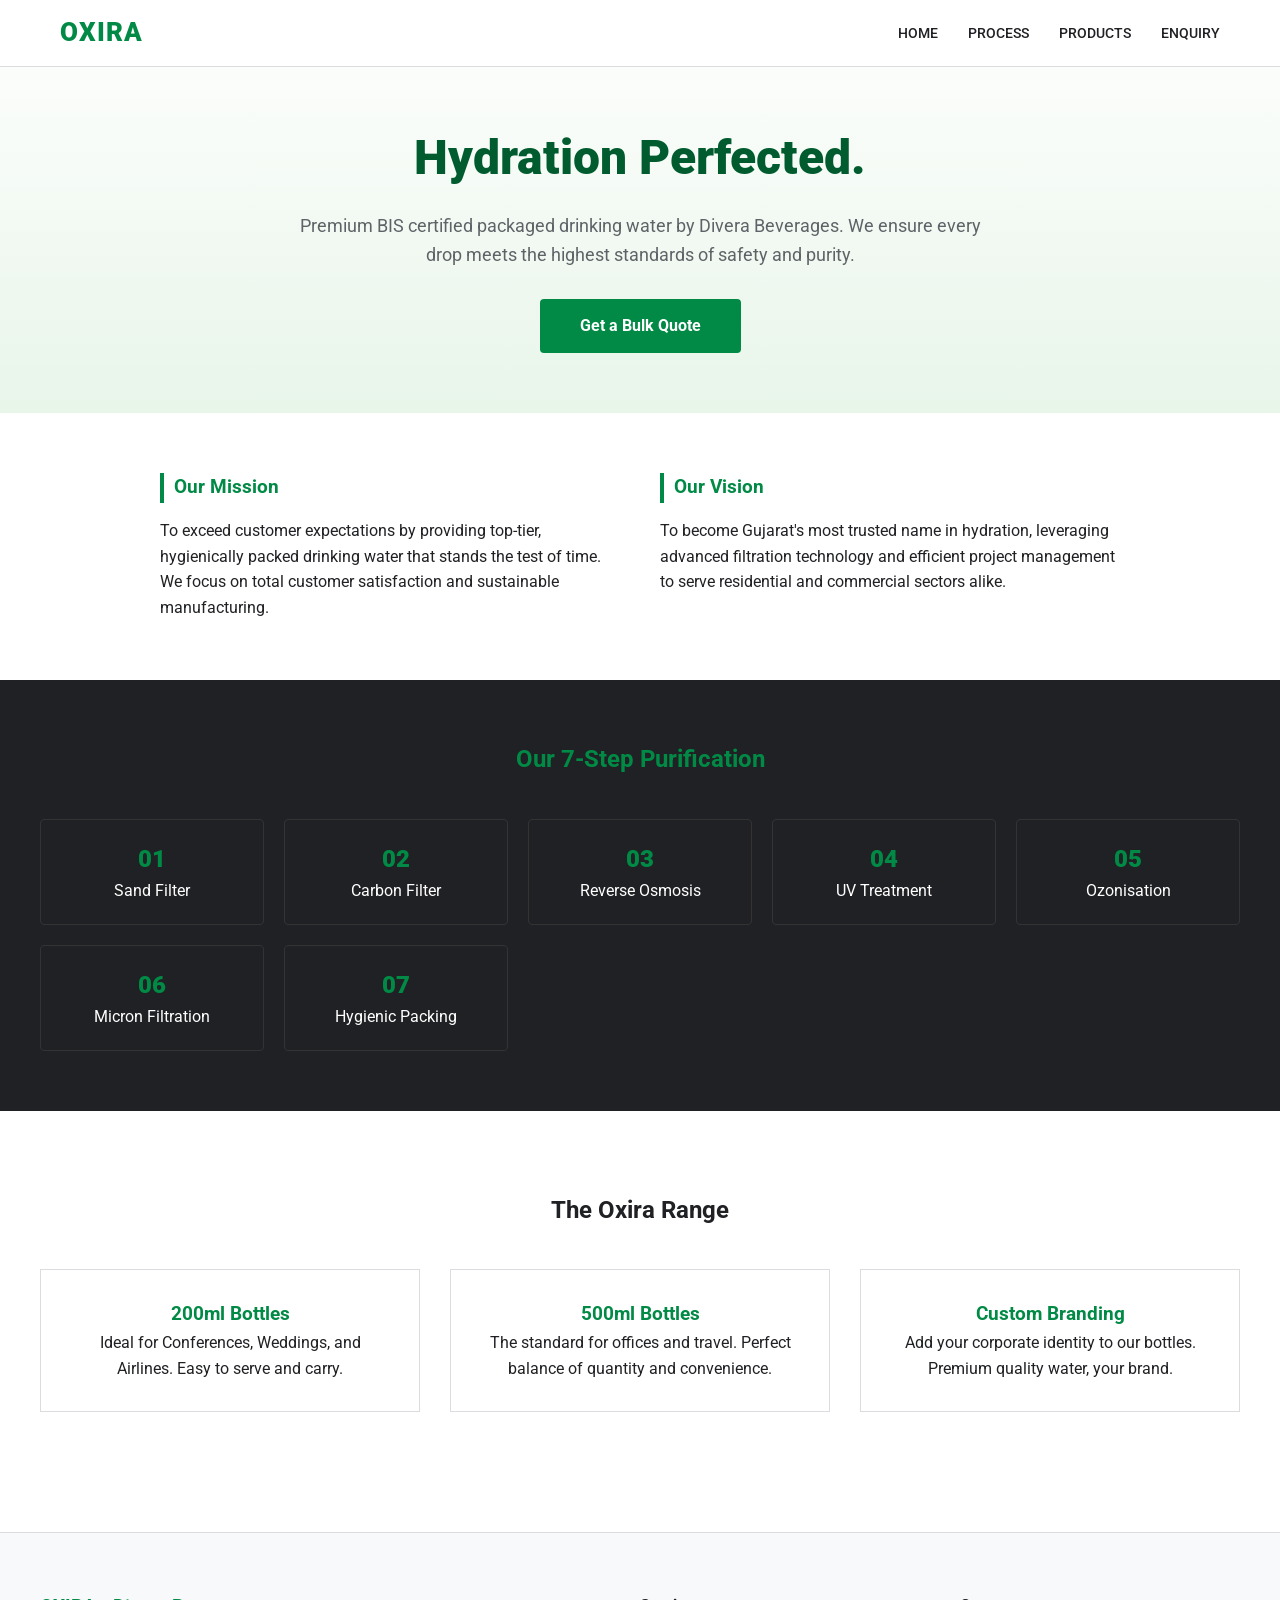
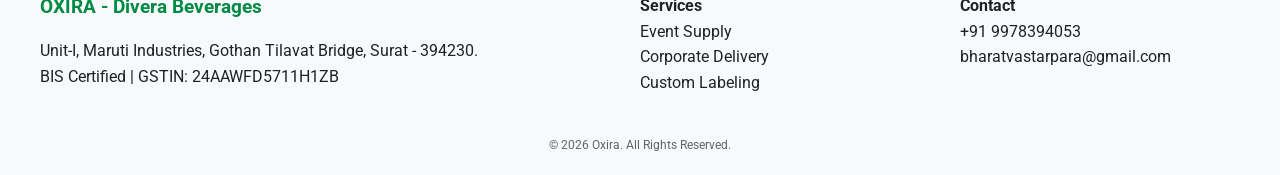
==== commit 2797dbe6: "Update index.html" ====
--- a/index.html
+++ b/index.html
@@ -3,238 +3,172 @@
 <head>
     <meta charset="UTF-8">
     <meta name="viewport" content="width=device-width, initial-scale=1.0">
-    <title>Oxira - Premium Packaged Drinking Water | BIS Certified</title>
+    <title>Oxira - Premium Mineral Water | Divera Beverages Surat</title>
     
     <link href="https://fonts.googleapis.com/css2?family=Roboto:wght@300;400;500;700;900&display=swap" rel="stylesheet">
     
     <style>
         :root {
-            /* Bisleri-Inspired Color Palette */
-            --bisleri-green: #008A45;
-            --bisleri-dark: #006837;
-            --accent-teal: #00A19C;
-            --text-main: #333333;
-            --text-light: #666666;
-            --bg-light: #f4f7f6;
-            --white: #ffffff;
-        }
-
-        * {
-            margin: 0;
-            padding: 0;
-            box-sizing: border-box;
-        }
+            --bisleri-green: #008A45;      /* The iconic emerald green */
+            --bisleri-light: #E8F5E9;     /* Soft green tint */
+            --bisleri-dark: #005C2E;
+            --text-dark: #202124;         /* Google/Corporate dark grey */
+            --text-muted: #5F6368;
+            --white: #FFFFFF;
+            --border-grey: #DADCE0;
+        }
+
+        * { margin: 0; padding: 0; box-sizing: border-box; }
 
         body {
-            font-family: 'Roboto', sans-serif; /* Clean, professional font */
-            color: var(--text-main);
+            font-family: 'Roboto', sans-serif;
+            color: var(--text-dark);
+            background-color: var(--white);
+            line-height: 1.6;
+        }
+
+        /* --- Navigation --- */
+        header {
             background: var(--white);
-            line-height: 1.5;
-            -webkit-font-smoothing: antialiased;
-        }
-
-        /* --- Header & Navigation --- */
-        header {
+            border-bottom: 1px solid var(--border-grey);
             position: fixed;
+            width: 100%;
             top: 0;
-            width: 100%;
-            background: var(--white);
-            box-shadow: 0 2px 10px rgba(0,0,0,0.1);
             z-index: 1000;
         }
 
         nav {
             max-width: 1200px;
             margin: 0 auto;
-            padding: 15px 20px;
+            padding: 12px 20px;
             display: flex;
             justify-content: space-between;
             align-items: center;
         }
 
         .logo {
-            font-size: 28px;
             font-weight: 900;
+            font-size: 26px;
             color: var(--bisleri-green);
             letter-spacing: 1px;
+        }
+
+        .nav-links { display: flex; list-style: none; gap: 30px; }
+        .nav-links a { 
+            text-decoration: none; 
+            color: var(--text-dark); 
+            font-weight: 500; 
+            font-size: 14px; 
             text-transform: uppercase;
         }
-
-        .nav-links {
-            display: flex;
-            gap: 30px;
-            list-style: none;
-            align-items: center;
-        }
-
-        .nav-links a {
-            text-decoration: none;
-            color: var(--text-main);
-            font-weight: 500;
-            font-size: 14px;
-            text-transform: uppercase;
-            transition: color 0.3s;
-        }
-
-        .nav-links a:hover {
-            color: var(--bisleri-green);
-        }
-
-        .cta-nav {
-            padding: 10px 25px;
-            background: var(--bisleri-green);
-            color: white !important;
-            border-radius: 4px; /* Sharper edges for corporate look */
-            font-weight: 700;
-        }
+        .nav-links a:hover { color: var(--bisleri-green); }
 
         /* --- Hero Section --- */
         .hero {
-            margin-top: 70px;
-            padding: 80px 20px;
-            background: linear-gradient(to bottom, #ffffff, #e8f5e9);
-            display: flex;
-            justify-content: center;
-            align-items: center;
-            min-height: 70vh;
-        }
-
-        .hero-content {
-            max-width: 1200px;
+            padding: 120px 20px 60px;
+            background: linear-gradient(180deg, var(--white) 0%, var(--bisleri-light) 100%);
+            text-align: center;
+        }
+
+        .hero h1 {
+            font-size: 48px;
+            color: var(--bisleri-dark);
+            font-weight: 900;
+            margin-bottom: 15px;
+        }
+
+        .hero p {
+            max-width: 700px;
+            margin: 0 auto 30px;
+            font-size: 18px;
+            color: var(--text-muted);
+        }
+
+        .btn-main {
+            background: var(--bisleri-green);
+            color: white;
+            padding: 14px 40px;
+            border-radius: 4px;
+            text-decoration: none;
+            font-weight: 700;
+            display: inline-block;
+            transition: 0.3s;
+        }
+
+        /* --- New Content: Mission & Vision (Learning from Anjani) --- */
+        .mission-vision {
+            padding: 60px 20px;
+            max-width: 1000px;
+            margin: 0 auto;
             display: grid;
             grid-template-columns: 1fr 1fr;
             gap: 40px;
-            align-items: center;
-        }
-
-        .hero-text h1 {
-            font-size: 48px;
-            font-weight: 900;
-            color: var(--bisleri-dark);
-            line-height: 1.2;
-            margin-bottom: 20px;
-        }
-
-        .hero-text .highlight {
+        }
+
+        .m-v-card h3 {
             color: var(--bisleri-green);
-        }
-
-        .hero-subtitle {
-            font-size: 18px;
-            color: var(--text-light);
-            margin-bottom: 30px;
-        }
-
-        .btn-primary {
-            padding: 15px 35px;
-            background: var(--bisleri-green);
-            color: white;
-            text-decoration: none;
-            border-radius: 4px;
-            font-weight: 700;
-            text-transform: uppercase;
-            display: inline-block;
-            transition: background 0.3s;
-        }
-
-        .btn-primary:hover {
-            background: var(--bisleri-dark);
-        }
-
-        /* --- Product Cards --- */
-        .products-preview {
-            padding: 80px 20px;
-            background: var(--white);
-        }
-
-        .section-header {
+            margin-bottom: 15px;
+            border-left: 4px solid var(--bisleri-green);
+            padding-left: 10px;
+        }
+
+        /* --- New Content: Purification Process --- */
+        .process {
+            background: var(--text-dark);
+            color: var(--white);
+            padding: 60px 20px;
             text-align: center;
-            margin-bottom: 50px;
-        }
-
-        .section-header h2 {
-            font-size: 32px;
-            color: var(--bisleri-dark);
-            text-transform: uppercase;
-            margin-bottom: 10px;
-        }
-
-        .products-grid {
-            max-width: 1200px;
-            margin: 0 auto;
+        }
+
+        .process h2 { color: var(--bisleri-green); margin-bottom: 40px; }
+        
+        .steps-grid {
+            display: grid;
+            grid-template-columns: repeat(auto-fit, minmax(200px, 1fr));
+            gap: 20px;
+            max-width: 1200px;
+            margin: 0 auto;
+        }
+
+        .step { padding: 20px; border: 1px solid #333; border-radius: 4px; }
+        .step span { color: var(--bisleri-green); font-weight: 900; font-size: 24px; display: block; }
+
+        /* --- Products --- */
+        .products { padding: 80px 20px; text-align: center; }
+        .product-grid {
+            max-width: 1200px;
+            margin: 40px auto;
             display: grid;
             grid-template-columns: repeat(3, 1fr);
             gap: 30px;
         }
 
         .product-card {
-            border: 1px solid #eee;
-            padding: 40px 20px;
-            text-align: center;
-            transition: transform 0.3s, box-shadow 0.3s;
-        }
-
-        .product-card:hover {
-            transform: translateY(-5px);
-            box-shadow: 0 10px 20px rgba(0,0,0,0.05);
-            border-color: var(--bisleri-green);
-        }
-
-        .product-card h3 {
-            color: var(--bisleri-green);
-            margin: 15px 0;
-            text-transform: uppercase;
-        }
-
-        /* --- Stats --- */
-        .quick-stats {
-            background: var(--bisleri-green);
-            color: white;
-            padding: 40px 20px;
-        }
-
-        .stats-container {
-            max-width: 1200px;
-            margin: 0 auto;
-            display: grid;
-            grid-template-columns: repeat(4, 1fr);
-            text-align: center;
-        }
-
-        .stat-item h3 {
-            font-size: 36px;
-            font-weight: 900;
-        }
+            border: 1px solid var(--border-grey);
+            padding: 30px;
+            transition: 0.3s;
+        }
+
+        .product-card:hover { border-color: var(--bisleri-green); box-shadow: 0 10px 20px rgba(0,0,0,0.05); }
 
         /* --- Footer --- */
         footer {
-            background: #1a1a1a;
-            color: #ccc;
+            background: #f8f9fa;
+            border-top: 1px solid var(--border-grey);
             padding: 60px 20px 20px;
         }
 
-        .footer-content {
-            max-width: 1200px;
-            margin: 0 auto;
-            display: grid;
-            grid-template-columns: 2fr 1fr 1fr 1fr;
+        .footer-grid {
+            max-width: 1200px;
+            margin: 0 auto;
+            display: grid;
+            grid-template-columns: 2fr 1fr 1fr;
             gap: 40px;
-            border-bottom: 1px solid #333;
-            padding-bottom: 40px;
-        }
-
-        .footer-brand h3 {
-            color: white;
-            font-size: 24px;
-            margin-bottom: 20px;
         }
 
         @media (max-width: 768px) {
-            .hero-content, .products-grid, .footer-content, .stats-container {
-                grid-template-columns: 1fr;
-            }
-            .hero-text h1 { font-size: 32px; }
-            .nav-links { display: none; } /* Simplified for this example */
+            .mission-vision, .product-grid, .footer-grid { grid-template-columns: 1fr; }
+            .hero h1 { font-size: 32px; }
         }
     </style>
 </head>
@@ -244,71 +178,84 @@
         <nav>
             <div class="logo">OXIRA</div>
             <ul class="nav-links">
-                <li><a href="index.html">Home</a></li>
-                <li><a href="products.html">Products</a></li>
-                <li><a href="about.html">About</a></li>
-                <li><a href="contact.html" class="cta-nav">Contact</a></li>
+                <li><a href="#">Home</a></li>
+                <li><a href="#">Process</a></li>
+                <li><a href="#">Products</a></li>
+                <li><a href="#">Enquiry</a></li>
             </ul>
         </nav>
     </header>
 
     <section class="hero">
-        <div class="hero-content">
-            <div class="hero-text">
-                <h1>Pure Water. <br><span class="highlight">The Promise of Purity.</span></h1>
-                <p class="hero-subtitle">Surat's leading BIS certified water manufacturer. Quality you can trust, hydration you need.</p>
-                <div class="hero-cta">
-                    <a href="contact.html" class="btn-primary">Enquire Now</a>
-                </div>
-            </div>
-            <div class="hero-image">
-                <img src="images/oxira-bottle-hero.png" alt="Oxira Bottle" style="max-width:100%;">
-            </div>
-        </div>
-    </section>
-
-    <section class="quick-stats">
-        <div class="stats-container">
-            <div class="stat-item"><h3>100%</h3><p>Purity</p></div>
-            <div class="stat-item"><h3>BIS</h3><p>Certified</p></div>
-            <div class="stat-item"><h3>200ml</h3><p>Convenience</p></div>
-            <div class="stat-item"><h3>500ml</h3><p>Hydration</p></div>
-        </div>
-    </section>
-
-    <section class="products-preview">
-        <div class="section-header">
-            <h2>Our Range</h2>
-            <p>Quality water for every occasion.</p>
-        </div>
-        <div class="products-grid">
+        <h1>Hydration Perfected.</h1>
+        <p>Premium BIS certified packaged drinking water by Divera Beverages. We ensure every drop meets the highest standards of safety and purity.</p>
+        <a href="#" class="btn-main">Get a Bulk Quote</a>
+    </section>
+
+    <section class="mission-vision">
+        <div class="m-v-card">
+            <h3>Our Mission</h3>
+            <p>To exceed customer expectations by providing top-tier, hygienically packed drinking water that stands the test of time. We focus on total customer satisfaction and sustainable manufacturing.</p>
+        </div>
+        <div class="m-v-card">
+            <h3>Our Vision</h3>
+            <p>To become Gujarat's most trusted name in hydration, leveraging advanced filtration technology and efficient project management to serve residential and commercial sectors alike.</p>
+        </div>
+    </section>
+
+    <section class="process">
+        <h2>Our 7-Step Purification</h2>
+        <div class="steps-grid">
+            <div class="step"><span>01</span>Sand Filter</div>
+            <div class="step"><span>02</span>Carbon Filter</div>
+            <div class="step"><span>03</span>Reverse Osmosis</div>
+            <div class="step"><span>04</span>UV Treatment</div>
+            <div class="step"><span>05</span>Ozonisation</div>
+            <div class="step"><span>06</span>Micron Filtration</div>
+            <div class="step"><span>07</span>Hygienic Packing</div>
+        </div>
+    </section>
+
+    <section class="products">
+        <h2>The Oxira Range</h2>
+        <div class="product-grid">
             <div class="product-card">
-                <h3>200ml Bottle</h3>
-                <p>Perfect for conferences and events.</p>
+                <h3 style="color:var(--bisleri-green)">200ml Bottles</h3>
+                <p>Ideal for Conferences, Weddings, and Airlines. Easy to serve and carry.</p>
             </div>
             <div class="product-card">
-                <h3>500ml Bottle</h3>
-                <p>Daily hydration for people on the move.</p>
+                <h3 style="color:var(--bisleri-green)">500ml Bottles</h3>
+                <p>The standard for offices and travel. Perfect balance of quantity and convenience.</p>
             </div>
             <div class="product-card">
-                <h3>Custom Labels</h3>
-                <p>Your brand on our pure water.</p>
+                <h3 style="color:var(--bisleri-green)">Custom Branding</h3>
+                <p>Add your corporate identity to our bottles. Premium quality water, your brand.</p>
             </div>
         </div>
     </section>
 
     <footer>
-        <div class="footer-content">
-            <div class="footer-brand">
-                <h3>OXIRA</h3>
-                <p>Premium packaged drinking water manufacturer in Surat, Gujarat.</p>
-            </div>
-            <div class="footer-section">
+        <div class="footer-grid">
+            <div>
+                <h3 style="color:var(--bisleri-green); margin-bottom:15px;">OXIRA - Divera Beverages</h3>
+                <p>Unit-I, Maruti Industries, Gothan Tilavat Bridge, Surat - 394230.</p>
+                <p>BIS Certified | GSTIN: 24AAWFD5711H1ZB</p>
+            </div>
+            <div>
+                <h4>Services</h4>
+                <p>Event Supply</p>
+                <p>Corporate Delivery</p>
+                <p>Custom Labeling</p>
+            </div>
+            <div>
                 <h4>Contact</h4>
                 <p>+91 9978394053</p>
-            </div>
-        </div>
-        <p style="text-align:center; padding-top:20px; font-size:12px;">&copy; 2026 Oxira - Divera Beverages.</p>
+                <p>bharatvastarpara@gmail.com</p>
+            </div>
+        </div>
+        <div style="text-align:center; padding-top:40px; font-size:12px; color:var(--text-muted);">
+            &copy; 2026 Oxira. All Rights Reserved.
+        </div>
     </footer>
 
 </body>
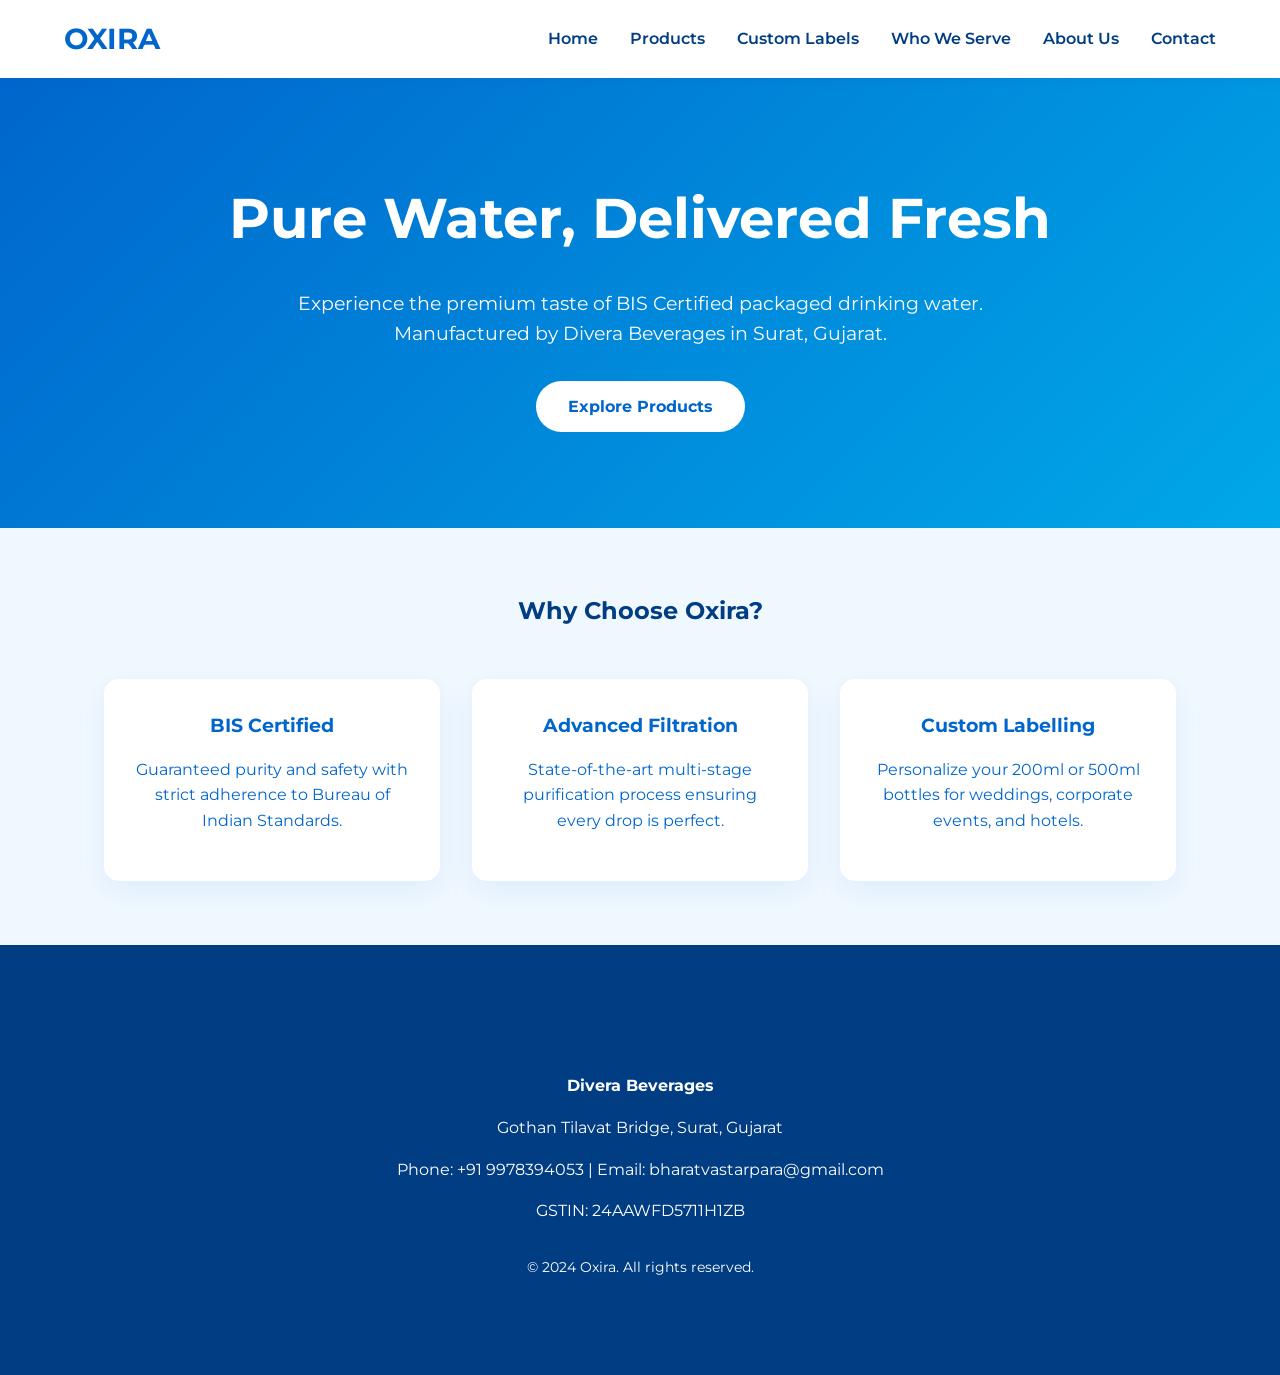
==== commit a59baa38: "Update index.html" ====
--- a/index.html
+++ b/index.html
@@ -3,260 +3,64 @@
 <head>
     <meta charset="UTF-8">
     <meta name="viewport" content="width=device-width, initial-scale=1.0">
-    <title>Oxira - Premium Mineral Water | Divera Beverages Surat</title>
-    
-    <link href="https://fonts.googleapis.com/css2?family=Roboto:wght@300;400;500;700;900&display=swap" rel="stylesheet">
-    
-    <style>
-        :root {
-            --bisleri-green: #008A45;      /* The iconic emerald green */
-            --bisleri-light: #E8F5E9;     /* Soft green tint */
-            --bisleri-dark: #005C2E;
-            --text-dark: #202124;         /* Google/Corporate dark grey */
-            --text-muted: #5F6368;
-            --white: #FFFFFF;
-            --border-grey: #DADCE0;
-        }
-
-        * { margin: 0; padding: 0; box-sizing: border-box; }
-
-        body {
-            font-family: 'Roboto', sans-serif;
-            color: var(--text-dark);
-            background-color: var(--white);
-            line-height: 1.6;
-        }
-
-        /* --- Navigation --- */
-        header {
-            background: var(--white);
-            border-bottom: 1px solid var(--border-grey);
-            position: fixed;
-            width: 100%;
-            top: 0;
-            z-index: 1000;
-        }
-
-        nav {
-            max-width: 1200px;
-            margin: 0 auto;
-            padding: 12px 20px;
-            display: flex;
-            justify-content: space-between;
-            align-items: center;
-        }
-
-        .logo {
-            font-weight: 900;
-            font-size: 26px;
-            color: var(--bisleri-green);
-            letter-spacing: 1px;
-        }
-
-        .nav-links { display: flex; list-style: none; gap: 30px; }
-        .nav-links a { 
-            text-decoration: none; 
-            color: var(--text-dark); 
-            font-weight: 500; 
-            font-size: 14px; 
-            text-transform: uppercase;
-        }
-        .nav-links a:hover { color: var(--bisleri-green); }
-
-        /* --- Hero Section --- */
-        .hero {
-            padding: 120px 20px 60px;
-            background: linear-gradient(180deg, var(--white) 0%, var(--bisleri-light) 100%);
-            text-align: center;
-        }
-
-        .hero h1 {
-            font-size: 48px;
-            color: var(--bisleri-dark);
-            font-weight: 900;
-            margin-bottom: 15px;
-        }
-
-        .hero p {
-            max-width: 700px;
-            margin: 0 auto 30px;
-            font-size: 18px;
-            color: var(--text-muted);
-        }
-
-        .btn-main {
-            background: var(--bisleri-green);
-            color: white;
-            padding: 14px 40px;
-            border-radius: 4px;
-            text-decoration: none;
-            font-weight: 700;
-            display: inline-block;
-            transition: 0.3s;
-        }
-
-        /* --- New Content: Mission & Vision (Learning from Anjani) --- */
-        .mission-vision {
-            padding: 60px 20px;
-            max-width: 1000px;
-            margin: 0 auto;
-            display: grid;
-            grid-template-columns: 1fr 1fr;
-            gap: 40px;
-        }
-
-        .m-v-card h3 {
-            color: var(--bisleri-green);
-            margin-bottom: 15px;
-            border-left: 4px solid var(--bisleri-green);
-            padding-left: 10px;
-        }
-
-        /* --- New Content: Purification Process --- */
-        .process {
-            background: var(--text-dark);
-            color: var(--white);
-            padding: 60px 20px;
-            text-align: center;
-        }
-
-        .process h2 { color: var(--bisleri-green); margin-bottom: 40px; }
-        
-        .steps-grid {
-            display: grid;
-            grid-template-columns: repeat(auto-fit, minmax(200px, 1fr));
-            gap: 20px;
-            max-width: 1200px;
-            margin: 0 auto;
-        }
-
-        .step { padding: 20px; border: 1px solid #333; border-radius: 4px; }
-        .step span { color: var(--bisleri-green); font-weight: 900; font-size: 24px; display: block; }
-
-        /* --- Products --- */
-        .products { padding: 80px 20px; text-align: center; }
-        .product-grid {
-            max-width: 1200px;
-            margin: 40px auto;
-            display: grid;
-            grid-template-columns: repeat(3, 1fr);
-            gap: 30px;
-        }
-
-        .product-card {
-            border: 1px solid var(--border-grey);
-            padding: 30px;
-            transition: 0.3s;
-        }
-
-        .product-card:hover { border-color: var(--bisleri-green); box-shadow: 0 10px 20px rgba(0,0,0,0.05); }
-
-        /* --- Footer --- */
-        footer {
-            background: #f8f9fa;
-            border-top: 1px solid var(--border-grey);
-            padding: 60px 20px 20px;
-        }
-
-        .footer-grid {
-            max-width: 1200px;
-            margin: 0 auto;
-            display: grid;
-            grid-template-columns: 2fr 1fr 1fr;
-            gap: 40px;
-        }
-
-        @media (max-width: 768px) {
-            .mission-vision, .product-grid, .footer-grid { grid-template-columns: 1fr; }
-            .hero h1 { font-size: 32px; }
-        }
-    </style>
+    <title>Oxira | Premium Packaged Drinking Water in Surat</title>
+    <meta name="description" content="Oxira by Divera Beverages. BIS Certified 200ml & 500ml packaged drinking water manufacturer in Surat, Gujarat. Bulk supply and custom labels available.">
+    <meta name="keywords" content="packaged drinking water Surat, water bottle manufacturer Gujarat, BIS certified packaged water">
+    <link rel="stylesheet" href="styles.css">
+    <link rel="icon" href="images/favicon.ico">
 </head>
 <body>
 
-    <header>
-        <nav>
-            <div class="logo">OXIRA</div>
-            <ul class="nav-links">
-                <li><a href="#">Home</a></li>
-                <li><a href="#">Process</a></li>
-                <li><a href="#">Products</a></li>
-                <li><a href="#">Enquiry</a></li>
-            </ul>
-        </nav>
-    </header>
+<header>
+    <nav>
+        <a href="index.html" class="logo">
+            <img src="images/oxira-logo.png" alt="Oxira Logo" height="40" onerror="this.style.display='none'">
+            OXIRA
+        </a>
+        <ul class="nav-links">
+            <li><a href="index.html">Home</a></li>
+            <li><a href="products.html">Products</a></li>
+            <li><a href="custom-labels.html">Custom Labels</a></li>
+            <li><a href="serve.html">Who We Serve</a></li>
+            <li><a href="about.html">About Us</a></li>
+            <li><a href="contact.html">Contact</a></li>
+        </ul>
+    </nav>
+</header>
 
-    <section class="hero">
-        <h1>Hydration Perfected.</h1>
-        <p>Premium BIS certified packaged drinking water by Divera Beverages. We ensure every drop meets the highest standards of safety and purity.</p>
-        <a href="#" class="btn-main">Get a Bulk Quote</a>
-    </section>
+<section class="hero">
+    <h1>Pure Water, Delivered Fresh</h1>
+    <p>Experience the premium taste of BIS Certified packaged drinking water. Manufactured by Divera Beverages in Surat, Gujarat.</p>
+    <a href="products.html" class="btn">Explore Products</a>
+</section>
 
-    <section class="mission-vision">
-        <div class="m-v-card">
-            <h3>Our Mission</h3>
-            <p>To exceed customer expectations by providing top-tier, hygienically packed drinking water that stands the test of time. We focus on total customer satisfaction and sustainable manufacturing.</p>
+<section class="container">
+    <h2 style="text-align: center;">Why Choose Oxira?</h2>
+    <div class="grid-3" style="margin-top: 3rem;">
+        <div class="card">
+            <h3>BIS Certified</h3>
+            <p>Guaranteed purity and safety with strict adherence to Bureau of Indian Standards.</p>
         </div>
-        <div class="m-v-card">
-            <h3>Our Vision</h3>
-            <p>To become Gujarat's most trusted name in hydration, leveraging advanced filtration technology and efficient project management to serve residential and commercial sectors alike.</p>
+        <div class="card">
+            <h3>Advanced Filtration</h3>
+            <p>State-of-the-art multi-stage purification process ensuring every drop is perfect.</p>
         </div>
-    </section>
+        <div class="card">
+            <h3>Custom Labelling</h3>
+            <p>Personalize your 200ml or 500ml bottles for weddings, corporate events, and hotels.</p>
+        </div>
+    </div>
+</section>
 
-    <section class="process">
-        <h2>Our 7-Step Purification</h2>
-        <div class="steps-grid">
-            <div class="step"><span>01</span>Sand Filter</div>
-            <div class="step"><span>02</span>Carbon Filter</div>
-            <div class="step"><span>03</span>Reverse Osmosis</div>
-            <div class="step"><span>04</span>UV Treatment</div>
-            <div class="step"><span>05</span>Ozonisation</div>
-            <div class="step"><span>06</span>Micron Filtration</div>
-            <div class="step"><span>07</span>Hygienic Packing</div>
-        </div>
-    </section>
-
-    <section class="products">
-        <h2>The Oxira Range</h2>
-        <div class="product-grid">
-            <div class="product-card">
-                <h3 style="color:var(--bisleri-green)">200ml Bottles</h3>
-                <p>Ideal for Conferences, Weddings, and Airlines. Easy to serve and carry.</p>
-            </div>
-            <div class="product-card">
-                <h3 style="color:var(--bisleri-green)">500ml Bottles</h3>
-                <p>The standard for offices and travel. Perfect balance of quantity and convenience.</p>
-            </div>
-            <div class="product-card">
-                <h3 style="color:var(--bisleri-green)">Custom Branding</h3>
-                <p>Add your corporate identity to our bottles. Premium quality water, your brand.</p>
-            </div>
-        </div>
-    </section>
-
-    <footer>
-        <div class="footer-grid">
-            <div>
-                <h3 style="color:var(--bisleri-green); margin-bottom:15px;">OXIRA - Divera Beverages</h3>
-                <p>Unit-I, Maruti Industries, Gothan Tilavat Bridge, Surat - 394230.</p>
-                <p>BIS Certified | GSTIN: 24AAWFD5711H1ZB</p>
-            </div>
-            <div>
-                <h4>Services</h4>
-                <p>Event Supply</p>
-                <p>Corporate Delivery</p>
-                <p>Custom Labeling</p>
-            </div>
-            <div>
-                <h4>Contact</h4>
-                <p>+91 9978394053</p>
-                <p>bharatvastarpara@gmail.com</p>
-            </div>
-        </div>
-        <div style="text-align:center; padding-top:40px; font-size:12px; color:var(--text-muted);">
-            &copy; 2026 Oxira. All Rights Reserved.
-        </div>
-    </footer>
+<footer>
+    <div class="container">
+        <h4>Divera Beverages</h4>
+        <p>Gothan Tilavat Bridge, Surat, Gujarat</p>
+        <p>Phone: +91 9978394053 | Email: bharatvastarpara@gmail.com</p>
+        <p>GSTIN: 24AAWFD5711H1ZB</p>
+        <p style="margin-top: 2rem; font-size: 0.9rem;">&copy; 2024 Oxira. All rights reserved.</p>
+    </div>
+</footer>
 
 </body>
 </html>
--- a/styles.css
+++ b/styles.css
@@ -0,0 +1,209 @@
+/* styles.css */
+@import url('https://fonts.googleapis.com/css2?family=Montserrat:wght@300;400;600;700&display=swap');
+
+:root {
+    --primary-blue: #0066CC;
+    --deep-ocean: #003D82;
+    --aqua-light: #00A8E8;
+    --water-gradient: linear-gradient(135deg, #0066CC 0%, #00A8E8 100%);
+    --bg-light: #F0F8FF;
+    --white: #FFFFFF;
+}
+
+* {
+    margin: 0;
+    padding: 0;
+    box-sizing: border-box;
+    font-family: 'Montserrat', sans-serif;
+}
+
+body {
+    background-color: var(--bg-light);
+    color: var(--deep-ocean); /* Keeping font color blue */
+    line-height: 1.6;
+}
+
+h1, h2, h3, h4 {
+    color: var(--deep-ocean);
+    font-weight: 700;
+    margin-bottom: 1rem;
+}
+
+p {
+    color: var(--primary-blue);
+    font-weight: 400;
+    margin-bottom: 1rem;
+}
+
+/* Navigation */
+header {
+    background: var(--white);
+    box-shadow: 0 4px 6px rgba(0, 102, 204, 0.1);
+    position: sticky;
+    top: 0;
+    z-index: 1000;
+}
+
+nav {
+    display: flex;
+    justify-content: space-between;
+    align-items: center;
+    padding: 1rem 5%;
+    max-width: 1400px;
+    margin: 0 auto;
+}
+
+.logo {
+    font-size: 1.8rem;
+    font-weight: 700;
+    color: var(--primary-blue);
+    text-decoration: none;
+    display: flex;
+    align-items: center;
+    gap: 10px;
+}
+
+.nav-links {
+    list-style: none;
+    display: flex;
+    gap: 2rem;
+}
+
+.nav-links a {
+    text-decoration: none;
+    color: var(--deep-ocean);
+    font-weight: 600;
+    transition: color 0.3s ease;
+}
+
+.nav-links a:hover {
+    color: var(--aqua-light);
+}
+
+/* Hero Section */
+.hero {
+    background: var(--water-gradient);
+    color: var(--white);
+    padding: 6rem 5%;
+    text-align: center;
+}
+
+.hero h1, .hero p {
+    color: var(--white); /* White for contrast on gradient */
+}
+
+.hero h1 {
+    font-size: 3.5rem;
+    margin-bottom: 1.5rem;
+}
+
+.hero p {
+    font-size: 1.2rem;
+    max-width: 800px;
+    margin: 0 auto 2rem;
+}
+
+.btn {
+    display: inline-block;
+    background: var(--white);
+    color: var(--primary-blue);
+    padding: 0.8rem 2rem;
+    border-radius: 30px;
+    text-decoration: none;
+    font-weight: 700;
+    transition: transform 0.3s ease, box-shadow 0.3s ease;
+}
+
+.btn:hover {
+    transform: translateY(-3px);
+    box-shadow: 0 10px 20px rgba(0,0,0,0.1);
+}
+
+/* Layouts & Cards */
+.container {
+    max-width: 1200px;
+    margin: 4rem auto;
+    padding: 0 5%;
+}
+
+.grid-2 {
+    display: grid;
+    grid-template-columns: 1fr 1fr;
+    gap: 4rem;
+    align-items: center;
+}
+
+.grid-3 {
+    display: grid;
+    grid-template-columns: repeat(auto-fit, minmax(300px, 1fr));
+    gap: 2rem;
+}
+
+.card {
+    background: var(--white);
+    padding: 2rem;
+    border-radius: 15px;
+    box-shadow: 0 10px 30px rgba(0, 102, 204, 0.08);
+    text-align: center;
+    transition: transform 0.3s ease;
+}
+
+.card:hover {
+    transform: translateY(-10px);
+}
+
+.card h3 {
+    color: var(--primary-blue);
+}
+
+/* Form Styling */
+.form-group {
+    margin-bottom: 1.5rem;
+}
+
+input, select, textarea {
+    width: 100%;
+    padding: 1rem;
+    border: 2px solid rgba(0, 102, 204, 0.2);
+    border-radius: 8px;
+    font-family: 'Montserrat', sans-serif;
+    color: var(--deep-ocean);
+}
+
+input:focus, select:focus, textarea:focus {
+    outline: none;
+    border-color: var(--primary-blue);
+}
+
+button[type="submit"] {
+    background: var(--water-gradient);
+    color: var(--white);
+    border: none;
+    cursor: pointer;
+    width: 100%;
+}
+
+/* Footer */
+footer {
+    background: var(--deep-ocean);
+    color: var(--white);
+    padding: 4rem 5% 2rem;
+    text-align: center;
+}
+
+footer p, footer h4 {
+    color: var(--white);
+}
+
+/* Responsive */
+@media (max-width: 768px) {
+    .nav-links {
+        display: none; /* Add JS hamburger menu for full implementation */
+    }
+    .grid-2 {
+        grid-template-columns: 1fr;
+    }
+    .hero h1 {
+        font-size: 2.5rem;
+    }
+}
